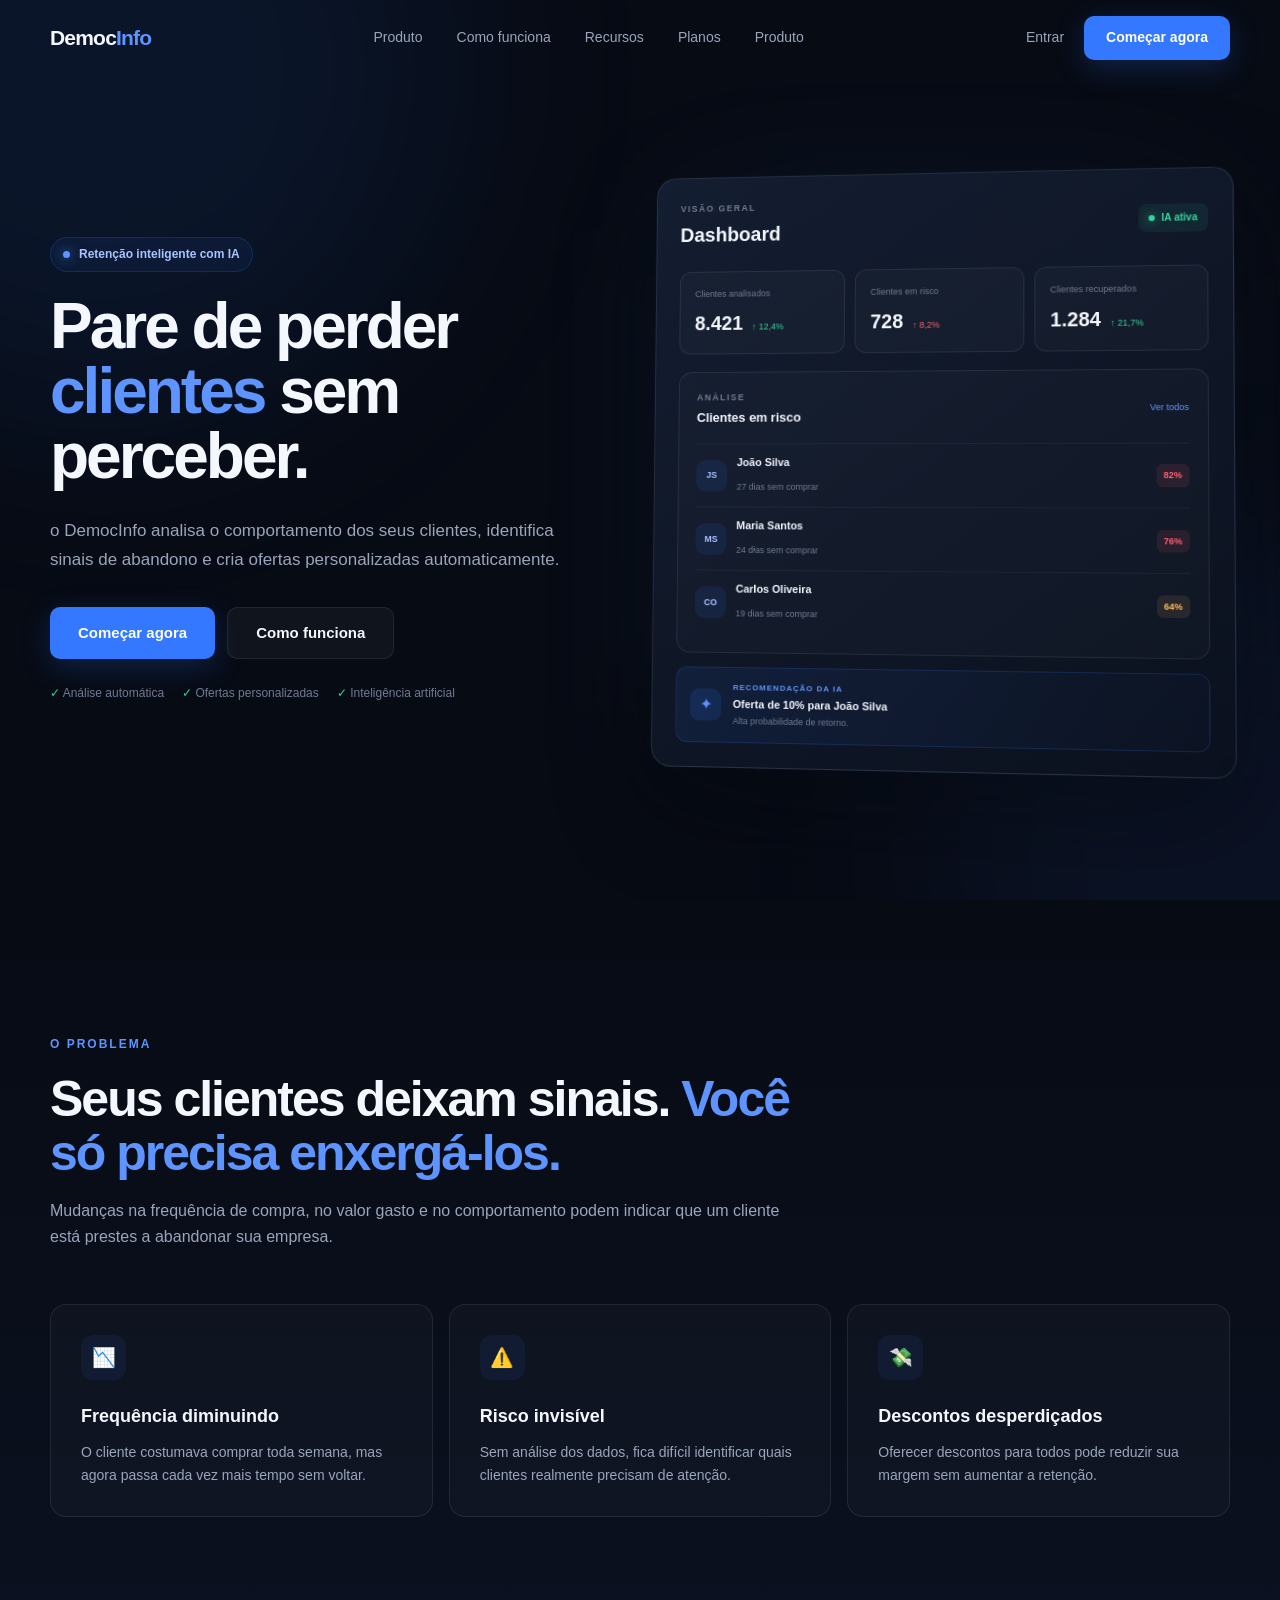
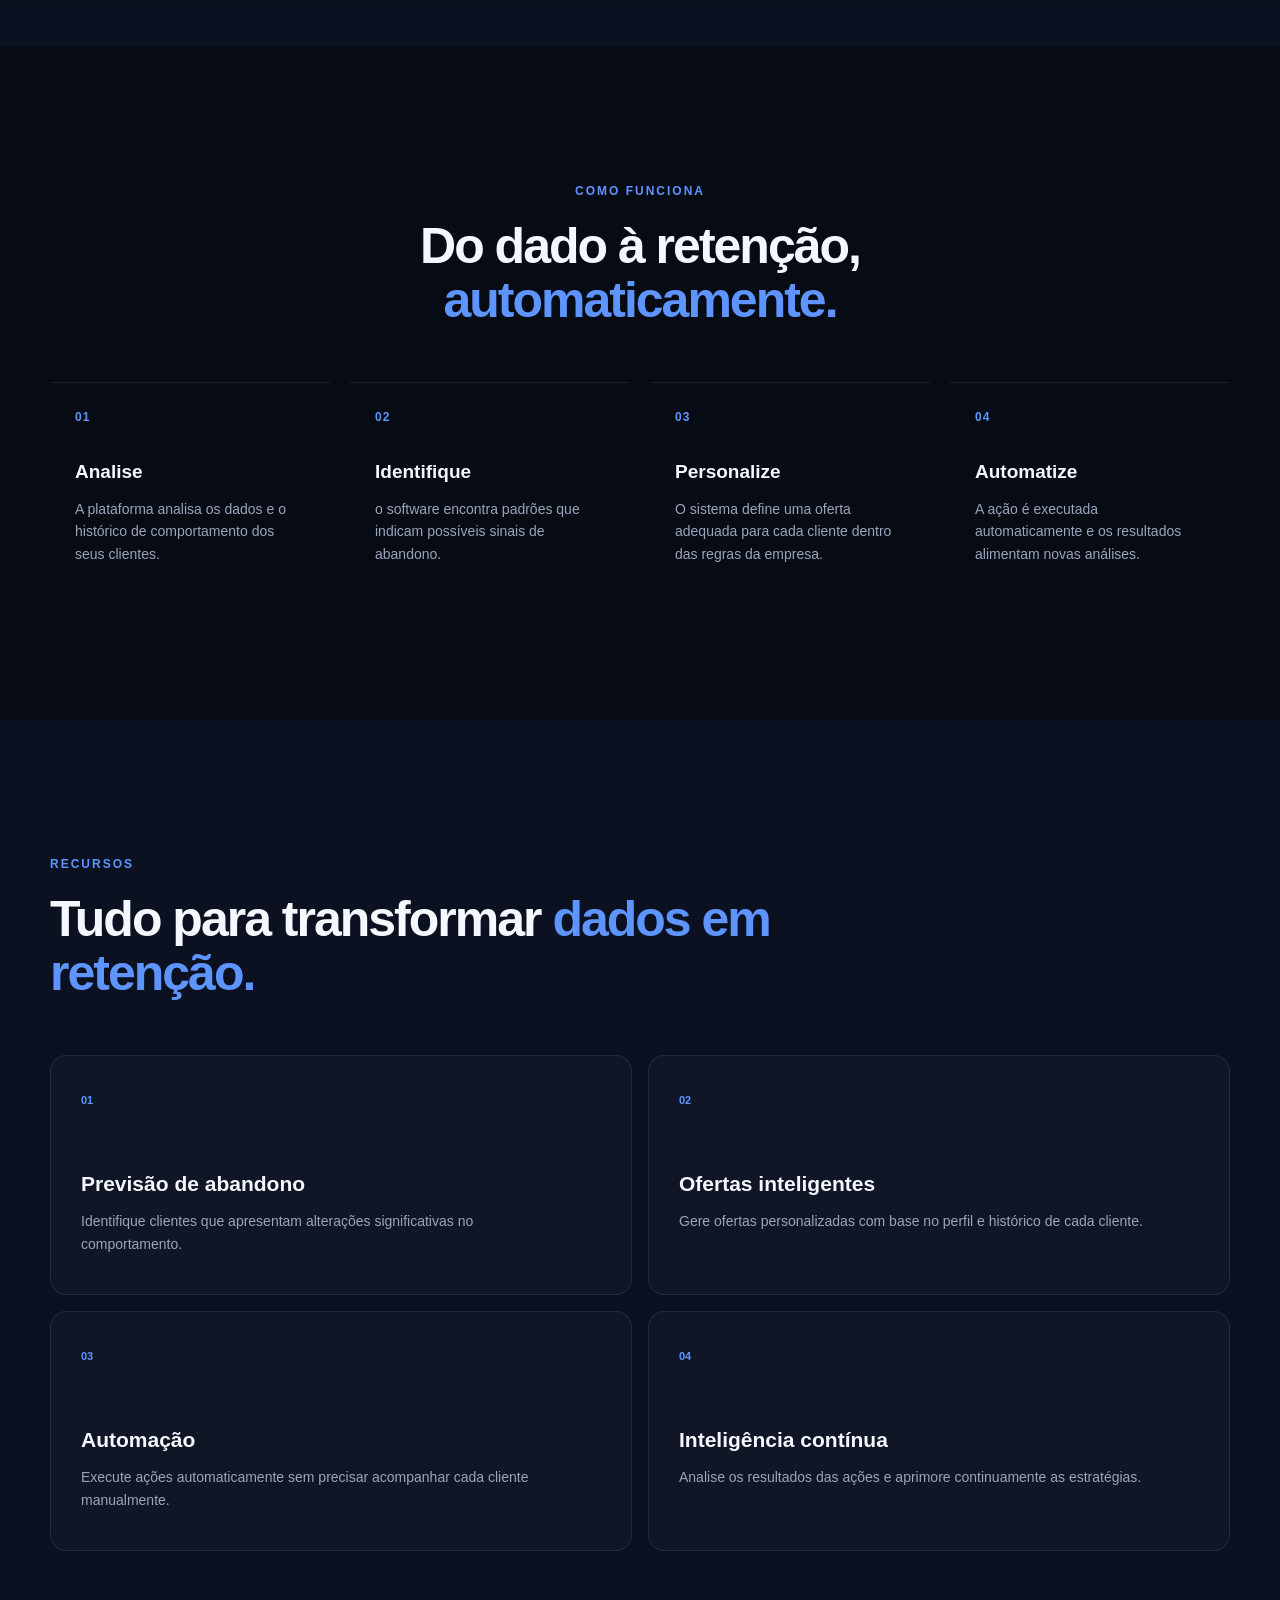
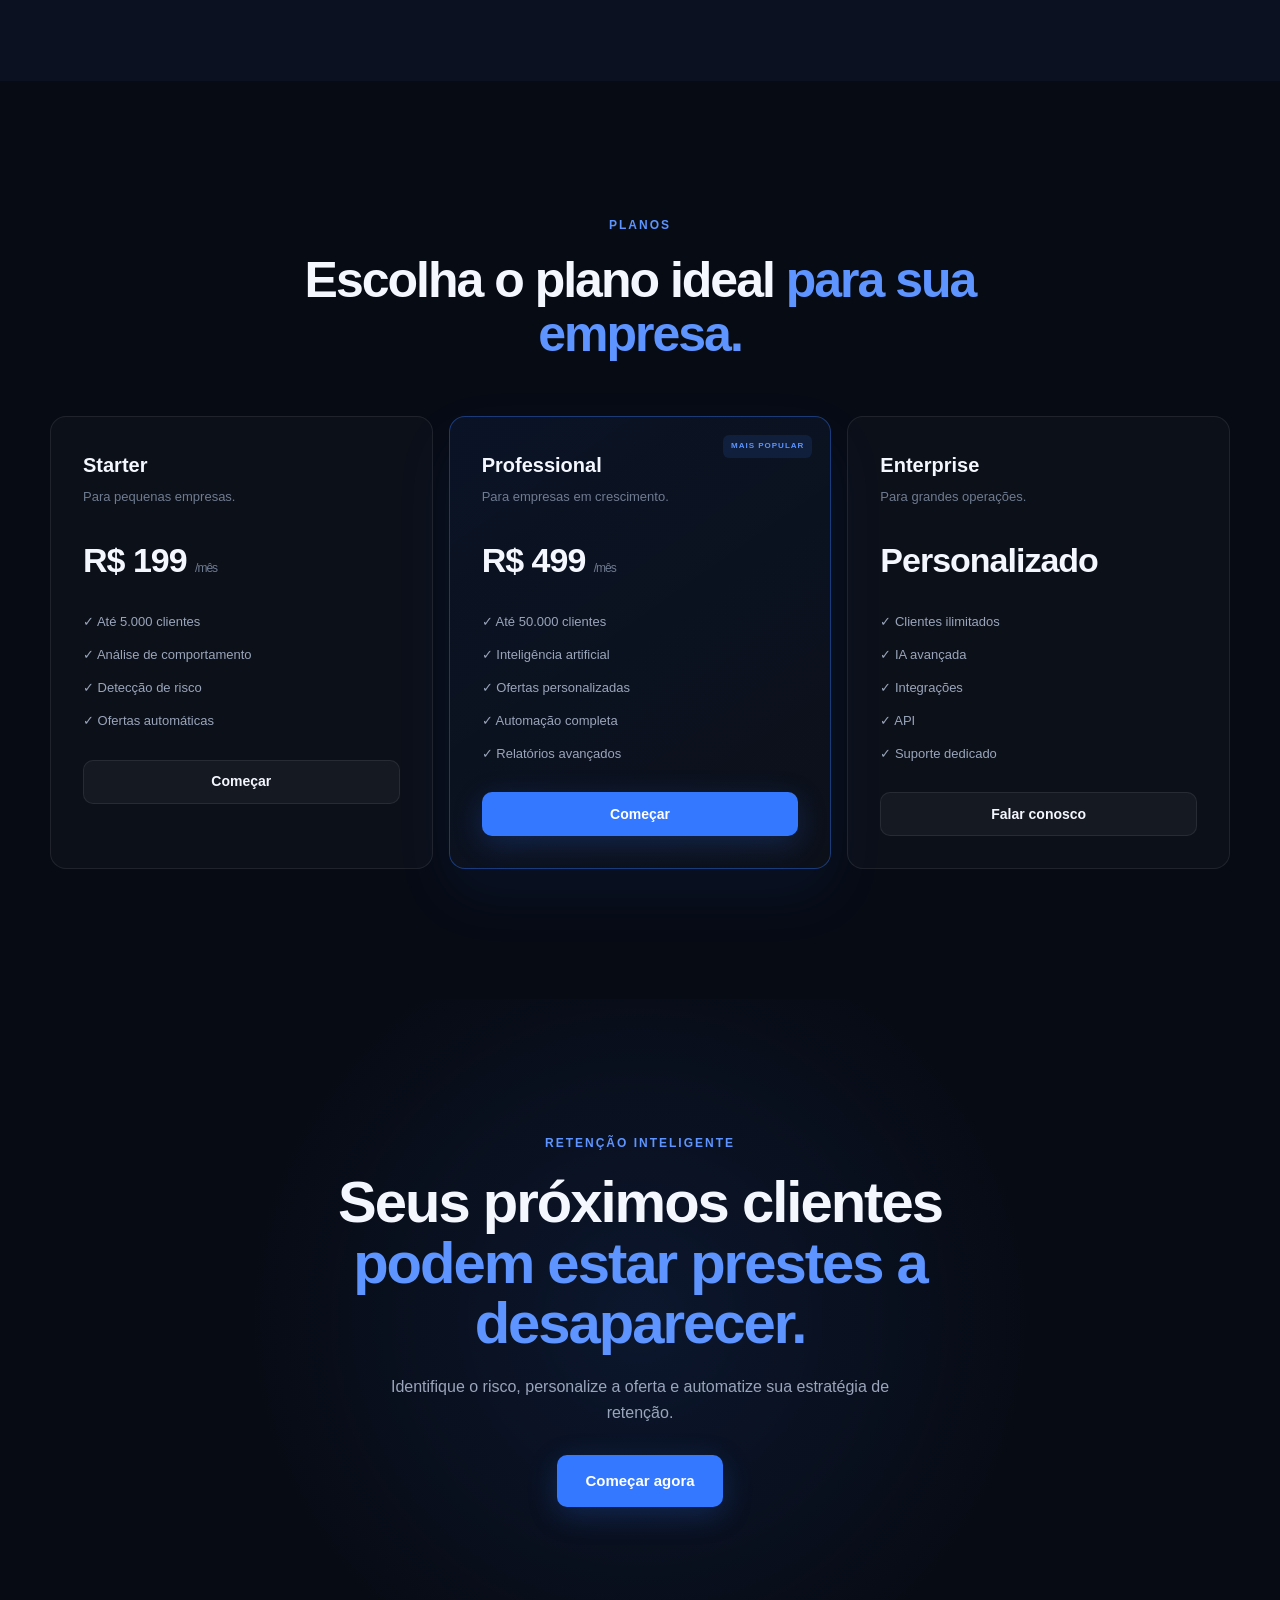
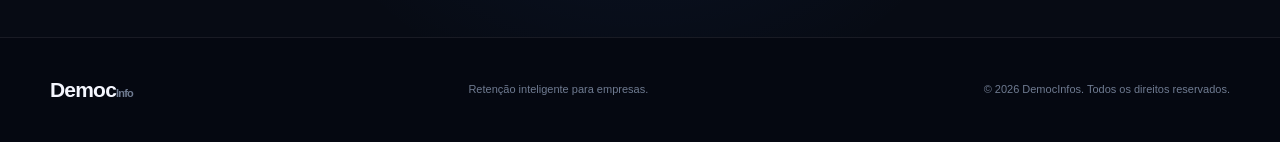
==== FrontEnd/index.html @ db24b65f "ReadMe v1 + FrontEnd file." ====
<!DOCTYPE html>
<html lang="pt-BR">
<head>
    <meta charset="UTF-8">
    <meta name="viewport" content="width=device-width, initial-scale=1.0">

    <title>RetainAI | Retenção inteligente de clientes</title>

    <meta
        name="description"
        content="Use inteligência artificial para identificar clientes em risco e automatizar ofertas personalizadas."
    >

    <link rel="stylesheet" href="style.css">
</head>

<body>

    <!-- NAVBAR -->

    <header class="navbar">

        <div class="container navbar-content">

            <a href="#" class="logo">
                Democ<span>Info</span>
            </a>

            <nav class="nav-links">
                <a href="#produto">Produto</a>
                <a href="#como-funciona">Como funciona</a>
                <a href="#recursos">Recursos</a>
                <a href="#planos">Planos</a>
                <a href="produto.html">Produto</a>
            </nav>

            <div class="nav-actions">
                <a href="login.html" class="login-link">Entrar</a>
                <a href="#planos" class="btn btn-primary">
                    Começar agora
                </a>
            </div>

        </div>

    </header>


    <main>

        <!-- HERO -->

        <section class="hero" id="produto">

            <div class="container hero-content">

                <div class="hero-text">

                    <div class="badge">
                        <span class="badge-dot"></span>
                        Retenção inteligente com IA
                    </div>

                    <h1>
                        Pare de perder
                        <span>clientes</span>
                        sem perceber.
                    </h1>

                    <p>
                        o DemocInfo analisa o comportamento dos seus clientes,
                        identifica sinais de abandono e cria ofertas
                        personalizadas automaticamente.
                    </p>

                    <div class="hero-buttons">

                        <a href="#planos" class="btn btn-primary btn-large">
                            Começar agora
                        </a>

                        <a href="#como-funciona" class="btn btn-secondary btn-large">
                            Como funciona
                        </a>

                    </div>

                    <div class="hero-info">
                        <span>✓ Análise automática</span>
                        <span>✓ Ofertas personalizadas</span>
                        <span>✓ Inteligência artificial</span>
                    </div>

                </div>


                <!-- MOCKUP DO SISTEMA -->

                <div class="dashboard-wrapper">

                    <div class="dashboard-glow"></div>

                    <div class="dashboard">

                        <div class="dashboard-header">

                            <div>
                                <span class="dashboard-label">
                                    VISÃO GERAL
                                </span>

                                <h3>
                                    Dashboard
                                </h3>
                            </div>

                            <div class="dashboard-status">
                                <span></span>
                                IA ativa
                            </div>

                        </div>


                        <div class="stats-grid">

                            <div class="stat-card">

                                <span class="stat-title">
                                    Clientes analisados
                                </span>

                                <strong>
                                    8.421
                                </strong>

                                <small class="positive">
                                    ↑ 12,4%
                                </small>

                            </div>


                            <div class="stat-card">

                                <span class="stat-title">
                                    Clientes em risco
                                </span>

                                <strong>
                                    728
                                </strong>

                                <small class="negative">
                                    ↑ 8,2%
                                </small>

                            </div>


                            <div class="stat-card">

                                <span class="stat-title">
                                    Clientes recuperados
                                </span>

                                <strong>
                                    1.284
                                </strong>

                                <small class="positive">
                                    ↑ 21,7%
                                </small>

                            </div>

                        </div>


                        <div class="risk-section">

                            <div class="section-header">

                                <div>
                                    <span class="dashboard-label">
                                        ANÁLISE
                                    </span>

                                    <h4>
                                        Clientes em risco
                                    </h4>
                                </div>

                                <span class="view-all">
                                    Ver todos
                                </span>

                            </div>


                            <div class="customer">

                                <div class="customer-avatar">
                                    JS
                                </div>

                                <div class="customer-info">
                                    <strong>João Silva</strong>
                                    <span>27 dias sem comprar</span>
                                </div>

                                <div class="risk high">
                                    82%
                                </div>

                            </div>


                            <div class="customer">

                                <div class="customer-avatar">
                                    MS
                                </div>

                                <div class="customer-info">
                                    <strong>Maria Santos</strong>
                                    <span>24 dias sem comprar</span>
                                </div>

                                <div class="risk high">
                                    76%
                                </div>

                            </div>


                            <div class="customer">

                                <div class="customer-avatar">
                                    CO
                                </div>

                                <div class="customer-info">
                                    <strong>Carlos Oliveira</strong>
                                    <span>19 dias sem comprar</span>
                                </div>

                                <div class="risk medium">
                                    64%
                                </div>

                            </div>

                        </div>


                        <div class="ai-card">

                            <div class="ai-icon">
                                ✦
                            </div>

                            <div>
                                <span>
                                    RECOMENDAÇÃO DA IA
                                </span>

                                <strong>
                                    Oferta de 10% para João Silva
                                </strong>

                                <p>
                                    Alta probabilidade de retorno.
                                </p>
                            </div>

                        </div>

                    </div>

                </div>

            </div>

        </section>


        <!-- PROBLEMA -->

        <section class="problem">

            <div class="container">

                <div class="section-title">

                    <span class="eyebrow">
                        O problema
                    </span>

                    <h2>
                        Seus clientes deixam sinais.
                        <span>Você só precisa enxergá-los.</span>
                    </h2>

                    <p>
                        Mudanças na frequência de compra, no valor gasto e
                        no comportamento podem indicar que um cliente está
                        prestes a abandonar sua empresa.
                    </p>

                </div>


                <div class="problem-grid">

                    <div class="problem-card">
                        <div class="problem-icon">📉</div>

                        <h3>
                            Frequência diminuindo
                        </h3>

                        <p>
                            O cliente costumava comprar toda semana,
                            mas agora passa cada vez mais tempo sem voltar.
                        </p>
                    </div>


                    <div class="problem-card">
                        <div class="problem-icon">⚠️</div>

                        <h3>
                            Risco invisível
                        </h3>

                        <p>
                            Sem análise dos dados, fica difícil identificar
                            quais clientes realmente precisam de atenção.
                        </p>
                    </div>


                    <div class="problem-card">
                        <div class="problem-icon">💸</div>

                        <h3>
                            Descontos desperdiçados
                        </h3>

                        <p>
                            Oferecer descontos para todos pode reduzir sua
                            margem sem aumentar a retenção.
                        </p>
                    </div>

                </div>

            </div>

        </section>


        <!--  FUNCIONA -->

        <section class="how-it-works" id="como-funciona">

            <div class="container">

                <div class="section-title center">

                    <span class="eyebrow">
                        Como funciona
                    </span>

                    <h2>
                        Do dado à retenção,
                        <span>automaticamente.</span>
                    </h2>

                </div>


                <div class="steps">

                    <div class="step">

                        <div class="step-number">
                            01
                        </div>

                        <h3>
                            Analise
                        </h3>

                        <p>
                            A plataforma analisa os dados e o histórico
                            de comportamento dos seus clientes.
                        </p>

                    </div>


                    <div class="step">

                        <div class="step-number">
                            02
                        </div>

                        <h3>
                            Identifique
                        </h3>

                        <p>
                            o software encontra padrões que indicam possíveis
                            sinais de abandono.
                        </p>

                    </div>


                    <div class="step">

                        <div class="step-number">
                            03
                        </div>

                        <h3>
                            Personalize
                        </h3>

                        <p>
                            O sistema define uma oferta adequada para
                            cada cliente dentro das regras da empresa.
                        </p>

                    </div>


                    <div class="step">

                        <div class="step-number">
                            04
                        </div>

                        <h3>
                            Automatize
                        </h3>

                        <p>
                            A ação é executada automaticamente e os
                            resultados alimentam novas análises.
                        </p>

                    </div>

                </div>

            </div>

        </section>


        <!-- RECURSOS -->

        <section class="features" id="recursos">

            <div class="container">

                <div class="section-title">

                    <span class="eyebrow">
                        Recursos
                    </span>

                    <h2>
                        Tudo para transformar
                        <span>dados em retenção.</span>
                    </h2>

                </div>


                <div class="features-grid">

                    <div class="feature-card large">

                        <span class="feature-number">
                            01
                        </span>

                        <h3>
                            Previsão de abandono
                        </h3>

                        <p>
                            Identifique clientes que apresentam alterações
                            significativas no comportamento.
                        </p>

                    </div>


                    <div class="feature-card">

                        <span class="feature-number">
                            02
                        </span>

                        <h3>
                            Ofertas inteligentes
                        </h3>

                        <p>
                            Gere ofertas personalizadas com base no perfil
                            e histórico de cada cliente.
                        </p>

                    </div>


                    <div class="feature-card">

                        <span class="feature-number">
                            03
                        </span>

                        <h3>
                            Automação
                        </h3>

                        <p>
                            Execute ações automaticamente sem precisar
                            acompanhar cada cliente manualmente.
                        </p>

                    </div>


                    <div class="feature-card">

                        <span class="feature-number">
                            04
                        </span>

                        <h3>
                            Inteligência contínua
                        </h3>

                        <p>
                            Analise os resultados das ações e aprimore
                            continuamente as estratégias.
                        </p>

                    </div>

                </div>

            </div>

        </section>


        <!-- PLANOS -->

        <section class="pricing" id="planos">

            <div class="container">

                <div class="section-title center">

                    <span class="eyebrow">
                        Planos
                    </span>

                    <h2>
                        Escolha o plano ideal
                        <span>para sua empresa.</span>
                    </h2>

                </div>


                <div class="pricing-grid">

                    <div class="pricing-card">

                        <h3>
                            Starter
                        </h3>

                        <p>
                            Para pequenas empresas.
                        </p>

                        <div class="price">
                            R$ 199
                            <span>/mês</span>
                        </div>

                        <ul>
                            <li>✓ Até 5.000 clientes</li>
                            <li>✓ Análise de comportamento</li>
                            <li>✓ Detecção de risco</li>
                            <li>✓ Ofertas automáticas</li>
                        </ul>

                        <a href="#" class="btn btn-secondary full">
                            Começar
                        </a>

                    </div>


                    <div class="pricing-card featured">

                        <div class="popular">
                            MAIS POPULAR
                        </div>

                        <h3>
                            Professional
                        </h3>

                        <p>
                            Para empresas em crescimento.
                        </p>

                        <div class="price">
                            R$ 499
                            <span>/mês</span>
                        </div>

                        <ul>
                            <li>✓ Até 50.000 clientes</li>
                            <li>✓ Inteligência artificial</li>
                            <li>✓ Ofertas personalizadas</li>
                            <li>✓ Automação completa</li>
                            <li>✓ Relatórios avançados</li>
                        </ul>

                        <a href="#" class="btn btn-primary full">
                            Começar
                        </a>

                    </div>


                    <div class="pricing-card">

                        <h3>
                            Enterprise
                        </h3>

                        <p>
                            Para grandes operações.
                        </p>

                        <div class="price">
                            Personalizado
                        </div>

                        <ul>
                            <li>✓ Clientes ilimitados</li>
                            <li>✓ IA avançada</li>
                            <li>✓ Integrações</li>
                            <li>✓ API</li>
                            <li>✓ Suporte dedicado</li>
                        </ul>

                        <a href="#" class="btn btn-secondary full">
                            Falar conosco
                        </a>

                    </div>

                </div>

            </div>

        </section>


        <!-- CTA -->

        <section class="cta">

            <div class="container cta-content">

                <span class="eyebrow">
                    RETENÇÃO INTELIGENTE
                </span>

                <h2>
                    Seus próximos clientes
                    <span>podem estar prestes a desaparecer.</span>
                </h2>

                <p>
                    Identifique o risco, personalize a oferta e automatize
                    sua estratégia de retenção.
                </p>

                <a href="#planos" class="btn btn-primary btn-large">
                    Começar agora
                </a>

            </div>

        </section>

    </main>


    <!-- FOOTER -->

    <footer class="footer">

        <div class="container footer-content">

            <div class="logo">
                Democ<span>Info</span>
            </div>

            <p>
                Retenção inteligente para empresas.
            </p>

            <span>
                © 2026 DemocInfos. Todos os direitos reservados.
            </span>

        </div>

    </footer>

    <script src="script.js"></script>

</body>
</html>
---- FrontEnd/style.css ----
/* RESET */

* {
    margin: 0;
    padding: 0;
    box-sizing: border-box;
}

html {
    scroll-behavior: smooth;
}

body {
    font-family: Inter, Arial, Helvetica, sans-serif;
    background: #070b14;
    color: #f5f7ff;
    line-height: 1.6;
    overflow-x: hidden;
}

a {
    color: inherit;
    text-decoration: none;
}

button,
a {
    -webkit-tap-highlight-color: transparent;
}


/* VARIÁVEIS */

:root {
    --background: #070b14;
    --background-light: #0b1120;
    --card: #0d1424;
    --card-light: #111a2d;

    --border: rgba(255, 255, 255, 0.08);

    --text: #f5f7ff;
    --text-secondary: #9aa5bb;
    --text-muted: #6f7b91;

    --primary: #3478ff;
    --primary-light: #5d94ff;

    --success: #35d69b;
    --danger: #ff5f6d;
    --warning: #ffbf5f;

    --radius: 16px;
    --container: 1180px;
}


/*  UTILITÁRIOS */

.container {
    width: min(var(--container), calc(100% - 40px));
    margin: 0 auto;
}

.center {
    text-align: center;
}

.eyebrow {
    display: inline-block;
    margin-bottom: 18px;
    color: var(--primary-light);
    font-size: 12px;
    font-weight: 700;
    letter-spacing: 2px;
    text-transform: uppercase;
}


/* BOTÕES */

.btn {
    display: inline-flex;
    align-items: center;
    justify-content: center;
    min-height: 44px;
    padding: 0 22px;
    border-radius: 10px;
    font-size: 14px;
    font-weight: 600;

    transition:
        transform 0.25s ease,
        background 0.25s ease,
        border-color 0.25s ease,
        box-shadow 0.25s ease;
}

.btn:hover {
    transform: translateY(-2px);
}

.btn-primary {
    background: var(--primary);
    color: white;

    box-shadow:
        0 8px 30px rgba(52, 120, 255, 0.22);
}

.btn-primary:hover {
    background: var(--primary-light);

    box-shadow:
        0 12px 35px rgba(52, 120, 255, 0.32);
}

.btn-secondary {
    background: rgba(255, 255, 255, 0.04);
    border: 1px solid var(--border);
    color: var(--text);
}

.btn-secondary:hover {
    background: rgba(255, 255, 255, 0.08);
    border-color: rgba(255, 255, 255, 0.14);
}

.btn-large {
    min-height: 52px;
    padding: 0 28px;
    font-size: 15px;
}

.full {
    width: 100%;
}


/* NAVBAR */

.navbar {
    position: fixed;
    top: 0;
    left: 0;

    width: 100%;
    height: 76px;

    z-index: 1000;

    border-bottom: 1px solid transparent;

    transition:
        background 0.3s ease,
        border-color 0.3s ease,
        backdrop-filter 0.3s ease;
}

.navbar.scrolled {
    background: rgba(7, 11, 20, 0.82);
    border-color: var(--border);
    backdrop-filter: blur(18px);
}

.navbar-content {
    height: 100%;

    display: flex;
    align-items: center;
    justify-content: space-between;
}

.logo {
    font-size: 21px;
    font-weight: 800;
    letter-spacing: -0.8px;
}

.logo span {
    color: var(--primary-light);
}

.nav-links {
    display: flex;
    align-items: center;

    gap: 34px;

    color: var(--text-secondary);
    font-size: 14px;
}

.nav-links a {
    transition: color 0.2s ease;
}

.nav-links a:hover {
    color: var(--text);
}

.nav-actions {
    display: flex;
    align-items: center;
    gap: 20px;
}

.login-link {
    color: var(--text-secondary);
    font-size: 14px;

    transition: color 0.2s ease;
}

.login-link:hover {
    color: white;
}


/* HERO */

.hero {
    position: relative;

    min-height: 100vh;

    padding-top: 150px;
    padding-bottom: 110px;

    display: flex;
    align-items: center;

    overflow: hidden;
}

.hero::before {
    content: "";

    position: absolute;

    width: 700px;
    height: 700px;

    top: -280px;
    left: -250px;

    background: rgba(52, 120, 255, 0.09);

    border-radius: 50%;

    filter: blur(100px);

    pointer-events: none;
}

.hero::after {
    content: "";

    position: absolute;

    width: 600px;
    height: 600px;

    right: -250px;
    bottom: -250px;

    background: rgba(80, 110, 255, 0.07);

    border-radius: 50%;

    filter: blur(100px);

    pointer-events: none;
}

.hero-content {
    position: relative;
    z-index: 2;

    display: grid;

    grid-template-columns: 0.95fr 1.05fr;

    align-items: center;

    gap: 70px;
}

.badge {
    display: inline-flex;
    align-items: center;

    gap: 9px;

    padding: 7px 12px;
    margin-bottom: 22px;

    border: 1px solid rgba(52, 120, 255, 0.2);
    border-radius: 100px;

    background: rgba(52, 120, 255, 0.07);

    color: #a8c4ff;

    font-size: 12px;
    font-weight: 600;
}

.badge-dot {
    width: 7px;
    height: 7px;

    border-radius: 50%;

    background: var(--primary-light);

    box-shadow:
        0 0 12px rgba(93, 148, 255, 0.8);
}

.hero h1 {
    max-width: 650px;

    font-size: clamp(46px, 5vw, 72px);

    line-height: 1.02;

    letter-spacing: -3px;

    margin-bottom: 26px;
}

.hero h1 span {
    color: var(--primary-light);
}

.hero-text > p {
    max-width: 590px;

    margin-bottom: 32px;

    color: var(--text-secondary);

    font-size: 17px;
    line-height: 1.75;
}

.hero-buttons {
    display: flex;
    align-items: center;

    gap: 12px;

    margin-bottom: 25px;
}

.hero-info {
    display: flex;
    flex-wrap: wrap;

    gap: 18px;

    color: var(--text-muted);

    font-size: 12px;
}

.hero-info span::first-letter {
    color: var(--success);
}


/* DASHBOARD MOCKUP */

.dashboard-wrapper {
    position: relative;
    perspective: 1200px;
}

.dashboard-glow {
    position: absolute;

    inset: 10%;

    background: rgba(52, 120, 255, 0.2);

    filter: blur(70px);

    z-index: -1;
}

.dashboard {
    position: relative;

    padding: 24px;

    border: 1px solid rgba(255, 255, 255, 0.1);
    border-radius: 20px;

    background:
        linear-gradient(
            145deg,
            rgba(19, 29, 49, 0.98),
            rgba(10, 16, 29, 0.98)
        );

    box-shadow:
        0 35px 100px rgba(0, 0, 0, 0.45),
        0 0 0 1px rgba(52, 120, 255, 0.04);

    transform: rotateY(-5deg) rotateX(2deg);

    transition: transform 0.5s ease;
}

.dashboard:hover {
    transform: rotateY(0) rotateX(0);
}

.dashboard-header {
    display: flex;
    justify-content: space-between;
    align-items: center;

    margin-bottom: 22px;
}

.dashboard-label {
    display: block;

    margin-bottom: 4px;

    color: var(--text-muted);

    font-size: 9px;
    font-weight: 700;

    letter-spacing: 1.5px;
}

.dashboard-header h3 {
    font-size: 20px;
}

.dashboard-status {
    display: flex;
    align-items: center;

    gap: 7px;

    padding: 6px 10px;

    border-radius: 8px;

    background: rgba(53, 214, 155, 0.08);

    color: var(--success);

    font-size: 10px;
    font-weight: 600;
}

.dashboard-status span {
    width: 6px;
    height: 6px;

    border-radius: 50%;

    background: var(--success);

    box-shadow:
        0 0 10px rgba(53, 214, 155, 0.7);
}


/* STATS */

.stats-grid {
    display: grid;

    grid-template-columns: repeat(3, 1fr);

    gap: 10px;

    margin-bottom: 18px;
}

.stat-card {
    padding: 15px;

    border: 1px solid var(--border);
    border-radius: 12px;

    background: rgba(255, 255, 255, 0.025);
}

.stat-title {
    display: block;

    margin-bottom: 6px;

    color: var(--text-muted);

    font-size: 9px;
}

.stat-card strong {
    display: inline-block;

    margin-right: 5px;

    font-size: 20px;
}

.stat-card small {
    font-size: 9px;
}

.positive {
    color: var(--success);
}

.negative {
    color: var(--danger);
}


/* RISK SECTION */

.risk-section {
    padding: 18px;

    border: 1px solid var(--border);
    border-radius: 14px;

    background: rgba(255, 255, 255, 0.02);
}

.section-header {
    display: flex;
    align-items: center;
    justify-content: space-between;

    margin-bottom: 15px;
}

.section-header h4 {
    font-size: 13px;
}

.view-all {
    color: var(--primary-light);
    font-size: 9px;
}

.customer {
    display: flex;
    align-items: center;

    padding: 10px 0;

    border-top: 1px solid rgba(255, 255, 255, 0.05);
}

.customer-avatar {
    width: 32px;
    height: 32px;

    margin-right: 10px;

    display: flex;
    align-items: center;
    justify-content: center;

    border-radius: 9px;

    background: rgba(52, 120, 255, 0.1);

    color: #a8c4ff;

    font-size: 9px;
    font-weight: 700;
}

.customer-info {
    flex: 1;
}

.customer-info strong {
    display: block;
    font-size: 11px;
}

.customer-info span {
    color: var(--text-muted);
    font-size: 9px;
}

.risk {
    padding: 4px 7px;

    border-radius: 6px;

    font-size: 9px;
    font-weight: 700;
}

.risk.high {
    background: rgba(255, 95, 109, 0.1);
    color: var(--danger);
}

.risk.medium {
    background: rgba(255, 191, 95, 0.1);
    color: var(--warning);
}


/* AI CARD */

.ai-card {
    display: flex;
    align-items: center;

    gap: 12px;

    margin-top: 14px;
    padding: 14px;

    border: 1px solid rgba(52, 120, 255, 0.18);
    border-radius: 12px;

    background:
        linear-gradient(
            100deg,
            rgba(52, 120, 255, 0.09),
            rgba(52, 120, 255, 0.025)
        );
}

.ai-icon {
    width: 32px;
    height: 32px;

    display: flex;
    align-items: center;
    justify-content: center;

    flex-shrink: 0;

    border-radius: 9px;

    background: rgba(52, 120, 255, 0.14);

    color: var(--primary-light);

    font-size: 16px;
}

.ai-card span {
    display: block;

    margin-bottom: 2px;

    color: var(--primary-light);

    font-size: 8px;
    font-weight: 700;

    letter-spacing: 1px;
}

.ai-card strong {
    display: block;
    font-size: 11px;
}

.ai-card p {
    color: var(--text-muted);
    font-size: 9px;
}


/* SECTION TITLES */

.section-title {
    max-width: 760px;

    margin-bottom: 55px;
}

.section-title.center {
    margin-left: auto;
    margin-right: auto;
}

.section-title h2 {
    margin-bottom: 18px;

    font-size: clamp(34px, 4vw, 50px);

    line-height: 1.08;

    letter-spacing: -2px;
}

.section-title h2 span {
    color: var(--primary-light);
}

.section-title p {
    color: var(--text-secondary);
    font-size: 16px;
}


/* PROBLEM */

.problem {
    padding: 130px 0;

    background:
        linear-gradient(
            180deg,
            var(--background),
            var(--background-light)
        );
}

.problem-grid {
    display: grid;

    grid-template-columns: repeat(3, 1fr);

    gap: 16px;
}

.problem-card {
    padding: 30px;

    border: 1px solid var(--border);
    border-radius: var(--radius);

    background: rgba(255, 255, 255, 0.025);

    transition:
        transform 0.3s ease,
        border-color 0.3s ease,
        background 0.3s ease;
}

.problem-card:hover {
    transform: translateY(-5px);

    border-color: rgba(52, 120, 255, 0.25);

    background: rgba(255, 255, 255, 0.04);
}

.problem-icon {
    width: 45px;
    height: 45px;

    display: flex;
    align-items: center;
    justify-content: center;

    margin-bottom: 22px;

    border-radius: 12px;

    background: rgba(52, 120, 255, 0.08);

    font-size: 19px;
}

.problem-card h3 {
    margin-bottom: 10px;
    font-size: 18px;
}

.problem-card p {
    color: var(--text-secondary);
    font-size: 14px;
}


/* COMO FUNCIONA */

.how-it-works {
    padding: 130px 0;
}

.steps {
    display: grid;

    grid-template-columns: repeat(4, 1fr);

    gap: 20px;
}

.step {
    position: relative;

    padding: 25px;

    border-top: 1px solid var(--border);
}

.step-number {
    margin-bottom: 30px;

    color: var(--primary-light);

    font-size: 12px;
    font-weight: 700;

    letter-spacing: 1px;
}

.step h3 {
    margin-bottom: 10px;
    font-size: 19px;
}

.step p {
    color: var(--text-secondary);
    font-size: 14px;
}


/* FEATURES */

.features {
    padding: 130px 0;

    background: var(--background-light);
}

.features-grid {
    display: grid;

    grid-template-columns: repeat(2, 1fr);

    gap: 16px;
}

.feature-card {
    min-height: 240px;

    padding: 30px;

    border: 1px solid var(--border);
    border-radius: var(--radius);

    background: rgba(255, 255, 255, 0.025);

    transition:
        transform 0.3s ease,
        border-color 0.3s ease;
}

.feature-card:hover {
    transform: translateY(-5px);

    border-color: rgba(52, 120, 255, 0.25);
}

.feature-number {
    color: var(--primary-light);

    font-size: 11px;
    font-weight: 700;
}

.feature-card h3 {
    margin-top: 55px;
    margin-bottom: 10px;

    font-size: 21px;
}

.feature-card p {
    max-width: 470px;

    color: var(--text-secondary);

    font-size: 14px;
}


/* PRICING */

.pricing {
    padding: 130px 0;
}

.pricing-grid {
    display: grid;

    grid-template-columns: repeat(3, 1fr);

    gap: 16px;

    align-items: stretch;
}

.pricing-card {
    position: relative;

    padding: 32px;

    border: 1px solid var(--border);
    border-radius: var(--radius);

    background: rgba(255, 255, 255, 0.025);
}

.pricing-card.featured {
    border-color: rgba(52, 120, 255, 0.4);

    background:
        linear-gradient(
            145deg,
            rgba(52, 120, 255, 0.08),
            rgba(255, 255, 255, 0.025)
        );

    box-shadow:
        0 25px 60px rgba(52, 120, 255, 0.08);
}

.popular {
    position: absolute;

    top: 18px;
    right: 18px;

    padding: 5px 8px;

    border-radius: 6px;

    background: rgba(52, 120, 255, 0.12);

    color: var(--primary-light);

    font-size: 8px;
    font-weight: 700;

    letter-spacing: 1px;
}

.pricing-card h3 {
    margin-bottom: 6px;
    font-size: 20px;
}

.pricing-card > p {
    color: var(--text-muted);
    font-size: 13px;
}

.price {
    margin: 25px 0;

    font-size: 34px;
    font-weight: 800;

    letter-spacing: -1px;
}

.price span {
    color: var(--text-muted);

    font-size: 12px;
    font-weight: 400;
}

.pricing-card ul {
    display: flex;
    flex-direction: column;

    gap: 12px;

    margin-bottom: 28px;

    list-style: none;

    color: var(--text-secondary);

    font-size: 13px;
}


/* CTA */

.cta {
    padding: 130px 0;

    background:
        radial-gradient(
            circle at center,
            rgba(52, 120, 255, 0.11),
            transparent 55%
        );
}

.cta-content {
    max-width: 780px;

    text-align: center;
}

.cta h2 {
    margin-bottom: 20px;

    font-size: clamp(36px, 5vw, 58px);

    line-height: 1.05;

    letter-spacing: -2px;
}

.cta h2 span {
    color: var(--primary-light);
}

.cta p {
    max-width: 560px;

    margin: 0 auto 30px;

    color: var(--text-secondary);

    font-size: 16px;
}


/* FOOTER */

.footer {
    padding: 35px 0;

    border-top: 1px solid var(--border);

    background: #050811;
}

.footer-content {
    display: flex;
    align-items: center;
    justify-content: space-between;

    gap: 20px;
}

.footer p,
.footer span {
    color: var(--text-muted);
    font-size: 11px;
}


/* ANIMAÇÕES */

@keyframes fadeUp {
    from {
        opacity: 0;
        transform: translateY(25px);
    }

    to {
        opacity: 1;
        transform: translateY(0);
    }
}

.hero-text {
    animation: fadeUp 0.8s ease both;
}

.dashboard-wrapper {
    animation: fadeUp 0.8s ease 0.15s both;
}


/* ANIMAÇÃO DAS SEÇÕES */

.problem-card,
.step,
.feature-card,
.pricing-card {
    transition:
        opacity 0.6s ease,
        transform 0.6s ease,
        border-color 0.3s ease,
        background 0.3s ease;
}

.problem-card.hidden,
.step.hidden,
.feature-card.hidden,
.pricing-card.hidden {
    opacity: 0;
    transform: translateY(30px);
}

.problem-card.visible,
.step.visible,
.feature-card.visible,
.pricing-card.visible {
    opacity: 1;
    transform: translateY(0);
}


/* PÁGINA DE PRODUTO */

.product-hero {
    position: relative;

    min-height: 70vh;

    padding-top: 170px;
    padding-bottom: 100px;

    display: flex;
    align-items: center;

    overflow: hidden;
}

.product-hero::before {
    content: "";

    position: absolute;

    width: 650px;
    height: 650px;

    top: -250px;
    right: -150px;

    border-radius: 50%;

    background: rgba(52, 120, 255, 0.1);

    filter: blur(100px);

    pointer-events: none;
}

.product-hero-content {
    position: relative;
    z-index: 1;
}

.product-hero-text {
    max-width: 850px;
}

.product-hero h1 {
    margin-bottom: 25px;

    font-size: clamp(48px, 6vw, 76px);

    line-height: 1.02;

    letter-spacing: -3px;
}

.product-hero h1 span {
    color: var(--primary-light);
}

.product-hero p {
    max-width: 700px;

    margin-bottom: 32px;

    color: var(--text-secondary);

    font-size: 18px;
    line-height: 1.7;
}


/* PRODUCT OVERVIEW */

.product-overview {
    padding: 130px 0;

    background: var(--background-light);
}

.product-flow {
    display: flex;
    align-items: stretch;

    gap: 12px;
}

.flow-card {
    flex: 1;

    padding: 25px;

    border: 1px solid var(--border);
    border-radius: var(--radius);

    background: rgba(255, 255, 255, 0.025);

    transition:
        transform 0.3s ease,
        border-color 0.3s ease;
}

.flow-card:hover {
    transform: translateY(-5px);

    border-color: rgba(52, 120, 255, 0.25);
}

.flow-number {
    color: var(--primary-light);

    font-size: 11px;
    font-weight: 700;
}

.flow-icon {
    width: 45px;
    height: 45px;

    display: flex;
    align-items: center;
    justify-content: center;

    margin: 30px 0 20px;

    border-radius: 12px;

    background: rgba(52, 120, 255, 0.1);

    color: var(--primary-light);

    font-size: 18px;
}

.flow-card h3 {
    margin-bottom: 9px;
    font-size: 18px;
}

.flow-card p {
    color: var(--text-secondary);
    font-size: 13px;
}

.flow-arrow {
    display: flex;
    align-items: center;

    color: var(--text-muted);

    font-size: 20px;
}


/* AI SECTION */

.product-ai {
    padding: 130px 0;
}

.ai-content {
    display: grid;

    grid-template-columns: 0.9fr 1.1fr;

    align-items: center;

    gap: 80px;
}

.ai-text h2 {
    margin-bottom: 20px;

    font-size: clamp(35px, 4vw, 52px);

    line-height: 1.05;

    letter-spacing: -2px;
}

.ai-text h2 span {
    color: var(--primary-light);
}

.ai-text > p {
    margin-bottom: 35px;

    color: var(--text-secondary);

    font-size: 15px;
}

.ai-features {
    display: flex;
    flex-direction: column;

    gap: 24px;
}

.ai-feature {
    display: flex;

    gap: 14px;
}

.ai-feature > span {
    width: 28px;
    height: 28px;

    display: flex;
    align-items: center;
    justify-content: center;

    flex-shrink: 0;

    border-radius: 8px;

    background: rgba(53, 214, 155, 0.08);

    color: var(--success);

    font-size: 12px;
}

.ai-feature strong {
    display: block;

    margin-bottom: 3px;

    font-size: 14px;
}

.ai-feature p {
    color: var(--text-secondary);

    font-size: 12px;
}


/* AI DEMO */

.ai-demo {
    padding: 25px;

    border: 1px solid rgba(52, 120, 255, 0.18);
    border-radius: 20px;

    background:
        linear-gradient(
            145deg,
            rgba(18, 28, 48, 0.95),
            rgba(9, 15, 27, 0.98)
        );

    box-shadow:
        0 30px 80px rgba(0, 0, 0, 0.35);
}

.ai-demo-header {
    display: flex;
    align-items: center;
    justify-content: space-between;

    margin-bottom: 25px;

    color: var(--primary-light);

    font-size: 10px;
    font-weight: 700;

    letter-spacing: 1.5px;
}

.ai-online {
    display: flex;
    align-items: center;

    gap: 6px;

    color: var(--success);

    font-size: 9px;

    letter-spacing: 0;
}

.ai-online span {
    width: 6px;
    height: 6px;

    border-radius: 50%;

    background: var(--success);
}

.ai-customer {
    display: flex;
    align-items: center;

    gap: 12px;

    padding-bottom: 22px;

    border-bottom: 1px solid var(--border);
}

.customer-avatar.large {
    width: 42px;
    height: 42px;

    margin: 0;

    border-radius: 12px;

    font-size: 11px;
}

.ai-customer strong {
    display: block;
    font-size: 14px;
}

.ai-customer span {
    color: var(--text-muted);
    font-size: 10px;
}


/* RISK */

.ai-risk {
    padding: 22px 0;

    border-bottom: 1px solid var(--border);
}

.risk-header {
    display: flex;
    justify-content: space-between;

    margin-bottom: 10px;
}

.risk-header span {
    color: var(--text-secondary);
    font-size: 11px;
}

.risk-header strong {
    color: var(--danger);
    font-size: 16px;
}

.risk-bar {
    width: 100%;
    height: 7px;

    overflow: hidden;

    border-radius: 20px;

    background: rgba(255, 255, 255, 0.06);
}

.risk-bar div {
    width: 82%;
    height: 100%;

    border-radius: inherit;

    background: var(--danger);
}


/* AI DATA */

.ai-data {
    display: grid;

    grid-template-columns: repeat(3, 1fr);

    gap: 12px;

    padding: 22px 0;

    border-bottom: 1px solid var(--border);
}

.ai-data span {
    display: block;

    margin-bottom: 4px;

    color: var(--text-muted);

    font-size: 9px;
}

.ai-data strong {
    font-size: 13px;
}


/* RECOMMENDATION */

.ai-recommendation {
    margin-top: 18px;

    padding: 17px;

    border: 1px solid rgba(52, 120, 255, 0.18);
    border-radius: 12px;

    background: rgba(52, 120, 255, 0.05);
}

.ai-recommendation > span {
    display: block;

    margin-bottom: 5px;

    color: var(--primary-light);

    font-size: 8px;
    font-weight: 700;

    letter-spacing: 1.5px;
}

.ai-recommendation strong {
    display: block;

    margin-bottom: 4px;

    font-size: 15px;
}

.ai-recommendation p {
    margin-bottom: 10px;

    color: var(--text-secondary);

    font-size: 10px;
}

.recommendation-status {
    color: var(--success);

    font-size: 9px;
    font-weight: 600;
}


/* CONTROL SECTION */

.control-section {
    padding: 130px 0;

    background: var(--background-light);
}

.control-grid {
    display: grid;

    grid-template-columns: repeat(3, 1fr);

    gap: 16px;
}

.control-card {
    padding: 30px;

    border: 1px solid var(--border);
    border-radius: var(--radius);

    background: rgba(255, 255, 255, 0.025);
}

.control-icon {
    width: 42px;
    height: 42px;

    display: flex;
    align-items: center;
    justify-content: center;

    margin-bottom: 20px;

    border-radius: 11px;

    background: rgba(52, 120, 255, 0.1);

    color: var(--primary-light);

    font-size: 15px;
    font-weight: 700;
}

.control-card h3 {
    margin-bottom: 8px;

    font-size: 18px;
}

.control-card > p {
    margin-bottom: 20px;

    color: var(--text-secondary);

    font-size: 13px;
}

.control-example {
    padding: 10px 12px;

    border-radius: 8px;

    background: rgba(255, 255, 255, 0.035);

    color: var(--text-muted);

    font-size: 10px;
}

.control-example strong {
    color: var(--text);
}


/* RESULTS */

.product-results {
    padding: 130px 0;
}

.results-dashboard {
    display: grid;

    grid-template-columns: repeat(4, 1fr);

    gap: 12px;
}

.result-box {
    padding: 24px;

    border: 1px solid var(--border);
    border-radius: 14px;

    background: rgba(255, 255, 255, 0.025);
}

.result-box span {
    display: block;

    margin-bottom: 8px;

    color: var(--text-muted);

    font-size: 9px;

    letter-spacing: 0.5px;
}

.result-box strong {
    display: block;

    margin-bottom: 5px;

    font-size: 24px;
}

.result-box small {
    color: var(--success);

    font-size: 9px;
}


/* AUTH */

.auth-page {
    min-height: 100vh;

    padding: 130px 20px 80px;

    display: flex;
    align-items: center;
    justify-content: center;

    background:
        radial-gradient(
            circle at center,
            rgba(52, 120, 255, 0.08),
            transparent 55%
        );
}

.auth-container {
    width: 100%;
    max-width: 460px;

    padding: 38px;

    border: 1px solid var(--border);
    border-radius: 20px;

    background: rgba(255, 255, 255, 0.025);

    box-shadow:
        0 30px 80px rgba(0, 0, 0, 0.25);
}

.auth-header {
    margin-bottom: 30px;

    text-align: center;
}

.auth-header h1 {
    margin-bottom: 10px;

    font-size: 32px;

    letter-spacing: -1px;
}

.auth-header p {
    color: var(--text-secondary);

    font-size: 14px;
}

.auth-form {
    display: flex;
    flex-direction: column;

    gap: 18px;
}

.form-group {
    display: flex;
    flex-direction: column;

    gap: 7px;
}

.form-group label {
    color: var(--text-secondary);

    font-size: 12px;
    font-weight: 600;
}

.form-group input {
    width: 100%;
    height: 48px;

    padding: 0 14px;

    border: 1px solid var(--border);
    border-radius: 10px;

    outline: none;

    background: rgba(255, 255, 255, 0.035);

    color: var(--text);

    font-size: 13px;

    transition:
        border-color 0.2s ease,
        background 0.2s ease;
}

.form-group input::placeholder {
    color: var(--text-muted);
}

.form-group input:focus {
    border-color: rgba(52, 120, 255, 0.6);

    background: rgba(52, 120, 255, 0.04);
}

.auth-footer-text {
    margin-top: 5px;

    text-align: center;

    color: var(--text-muted);

    font-size: 12px;

    line-height: 1.6;
}

.auth-footer-text a {
    color: var(--primary-light);

    font-weight: 600;
}

.login-text {
    color: var(--text-muted);

    font-size: 12px;
}


/* LOGIN */

.password-label {
    display: flex;
    align-items: center;
    justify-content: space-between;
}

.password-label a {
    color: var(--primary-light);

    font-size: 11px;
}

.remember-me {
    margin-top: -4px;
}

.remember-me label {
    display: flex;
    align-items: center;

    gap: 8px;

    color: var(--text-muted);

    font-size: 11px;

    cursor: pointer;
}

.remember-me input {
    width: 14px;
    height: 14px;

    accent-color: var(--primary-light);

    cursor: pointer;
}

.auth-divider {
    display: flex;
    align-items: center;

    gap: 12px;

    color: var(--text-muted);

    font-size: 10px;
}

.auth-divider::before,
.auth-divider::after {
    content: "";

    flex: 1;

    height: 1px;

    background: var(--border);
}


/* RESPONSIVIDADE */

@media (max-width: 1000px) {

    .nav-links {
        display: none;
    }

    .hero-content {
        grid-template-columns: 1fr;

        gap: 60px;
    }

    .hero-text {
        text-align: center;
    }

    .hero-text > p {
        margin-left: auto;
        margin-right: auto;
    }

    .hero-buttons {
        justify-content: center;
    }

    .hero-info {
        justify-content: center;
    }

    .dashboard-wrapper {
        max-width: 700px;

        width: 100%;

        margin: 0 auto;
    }

    .steps {
        grid-template-columns: repeat(2, 1fr);
    }

    .problem-grid {
        grid-template-columns: 1fr;
    }

    .pricing-grid {
        grid-template-columns: 1fr;

        max-width: 500px;

        margin: 0 auto;
    }

    .product-flow {
        display: grid;

        grid-template-columns: 1fr 1fr;
    }

    .flow-arrow {
        display: none;
    }

    .ai-content {
        grid-template-columns: 1fr;

        gap: 55px;
    }

    .results-dashboard {
        grid-template-columns: repeat(2, 1fr);
    }

    .control-grid {
        grid-template-columns: 1fr;
    }
}


@media (max-width: 650px) {

    .container {
        width: min(var(--container), calc(100% - 28px));
    }

    .navbar {
        height: 68px;
    }

    .nav-actions .login-link {
        display: none;
    }

    .hero {
        padding-top: 120px;
        padding-bottom: 80px;
    }

    .hero h1 {
        font-size: 45px;

        letter-spacing: -2px;
    }

    .hero-text > p {
        font-size: 15px;
    }

    .hero-buttons {
        flex-direction: column;

        width: 100%;
    }

    .hero-buttons .btn {
        width: 100%;
    }

    .hero-info {
        flex-direction: column;

        gap: 7px;
    }

    .dashboard {
        padding: 16px;

        transform: none;
    }

    .stats-grid {
        grid-template-columns: 1fr;
    }

    .problem,
    .how-it-works,
    .features,
    .pricing,
    .cta,
    .product-overview,
    .product-ai,
    .control-section,
    .product-results {
        padding: 90px 0;
    }

    .section-title {
        margin-bottom: 40px;
    }

    .section-title h2 {
        font-size: 34px;
    }

    .steps {
        grid-template-columns: 1fr;
    }

    .features-grid {
        grid-template-columns: 1fr;
    }

    .feature-card {
        min-height: 210px;
    }

    .footer-content {
        flex-direction: column;

        text-align: center;
    }

    .product-hero {
        padding-top: 130px;
    }

    .product-hero h1 {
        font-size: 45px;

        letter-spacing: -2px;
    }

    .product-hero p {
        font-size: 15px;
    }

    .product-flow {
        grid-template-columns: 1fr;
    }

    .ai-data {
        grid-template-columns: 1fr;
    }

    .results-dashboard {
        grid-template-columns: 1fr;
    }

    .auth-container {
        padding: 28px 20px;
    }

    .login-text {
        display: none;
    }
}
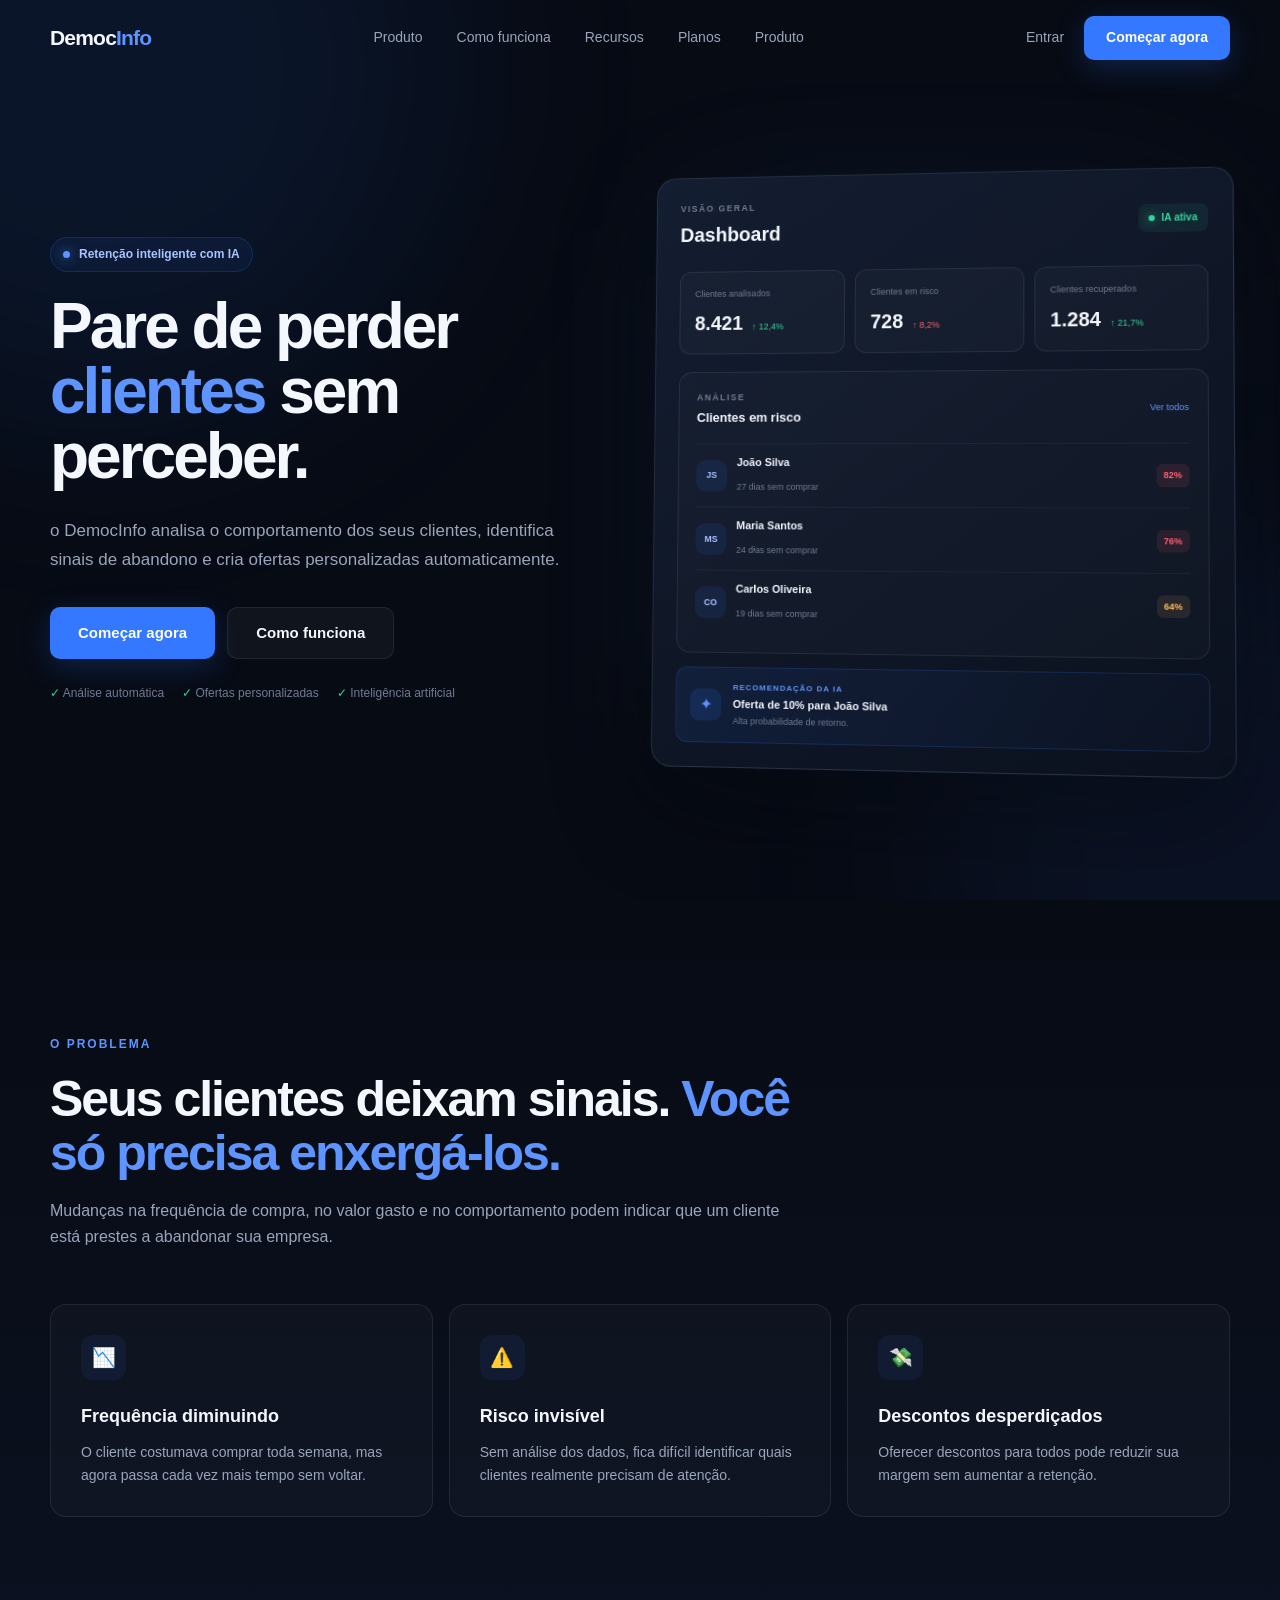
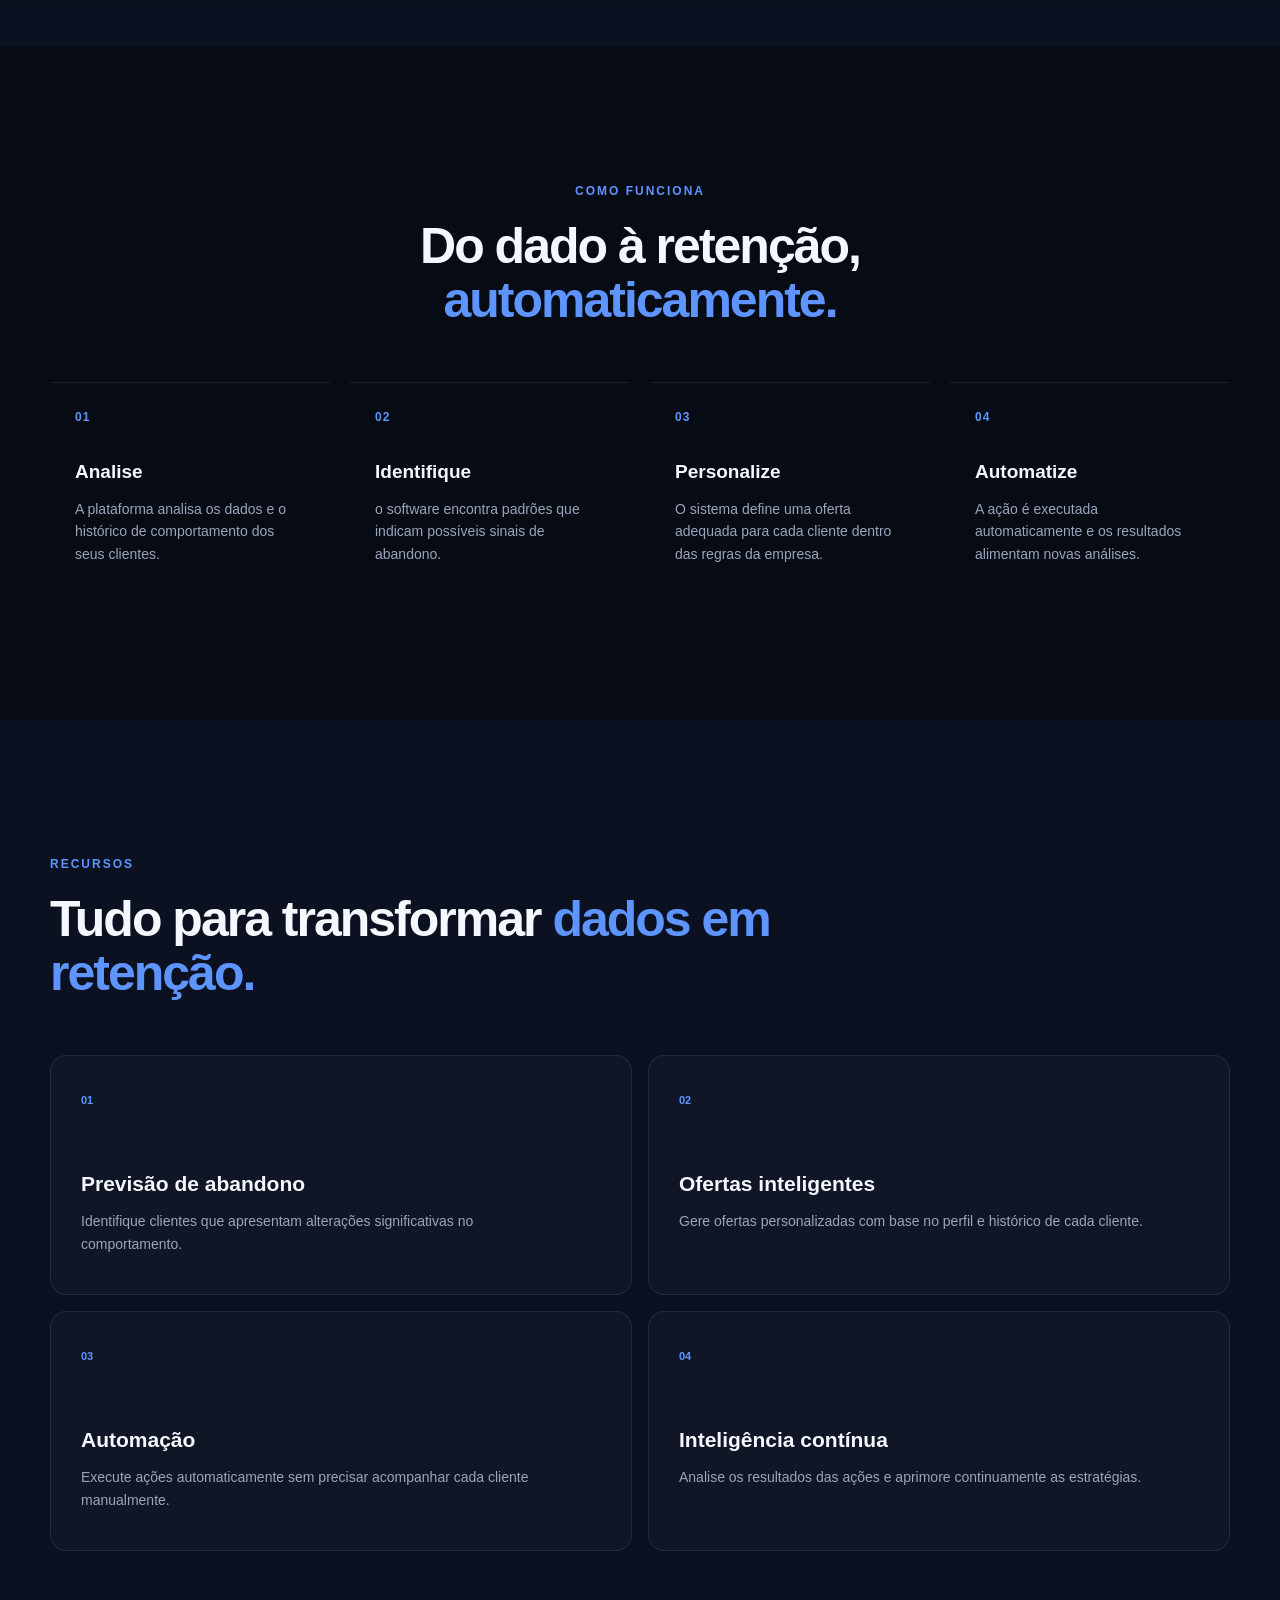
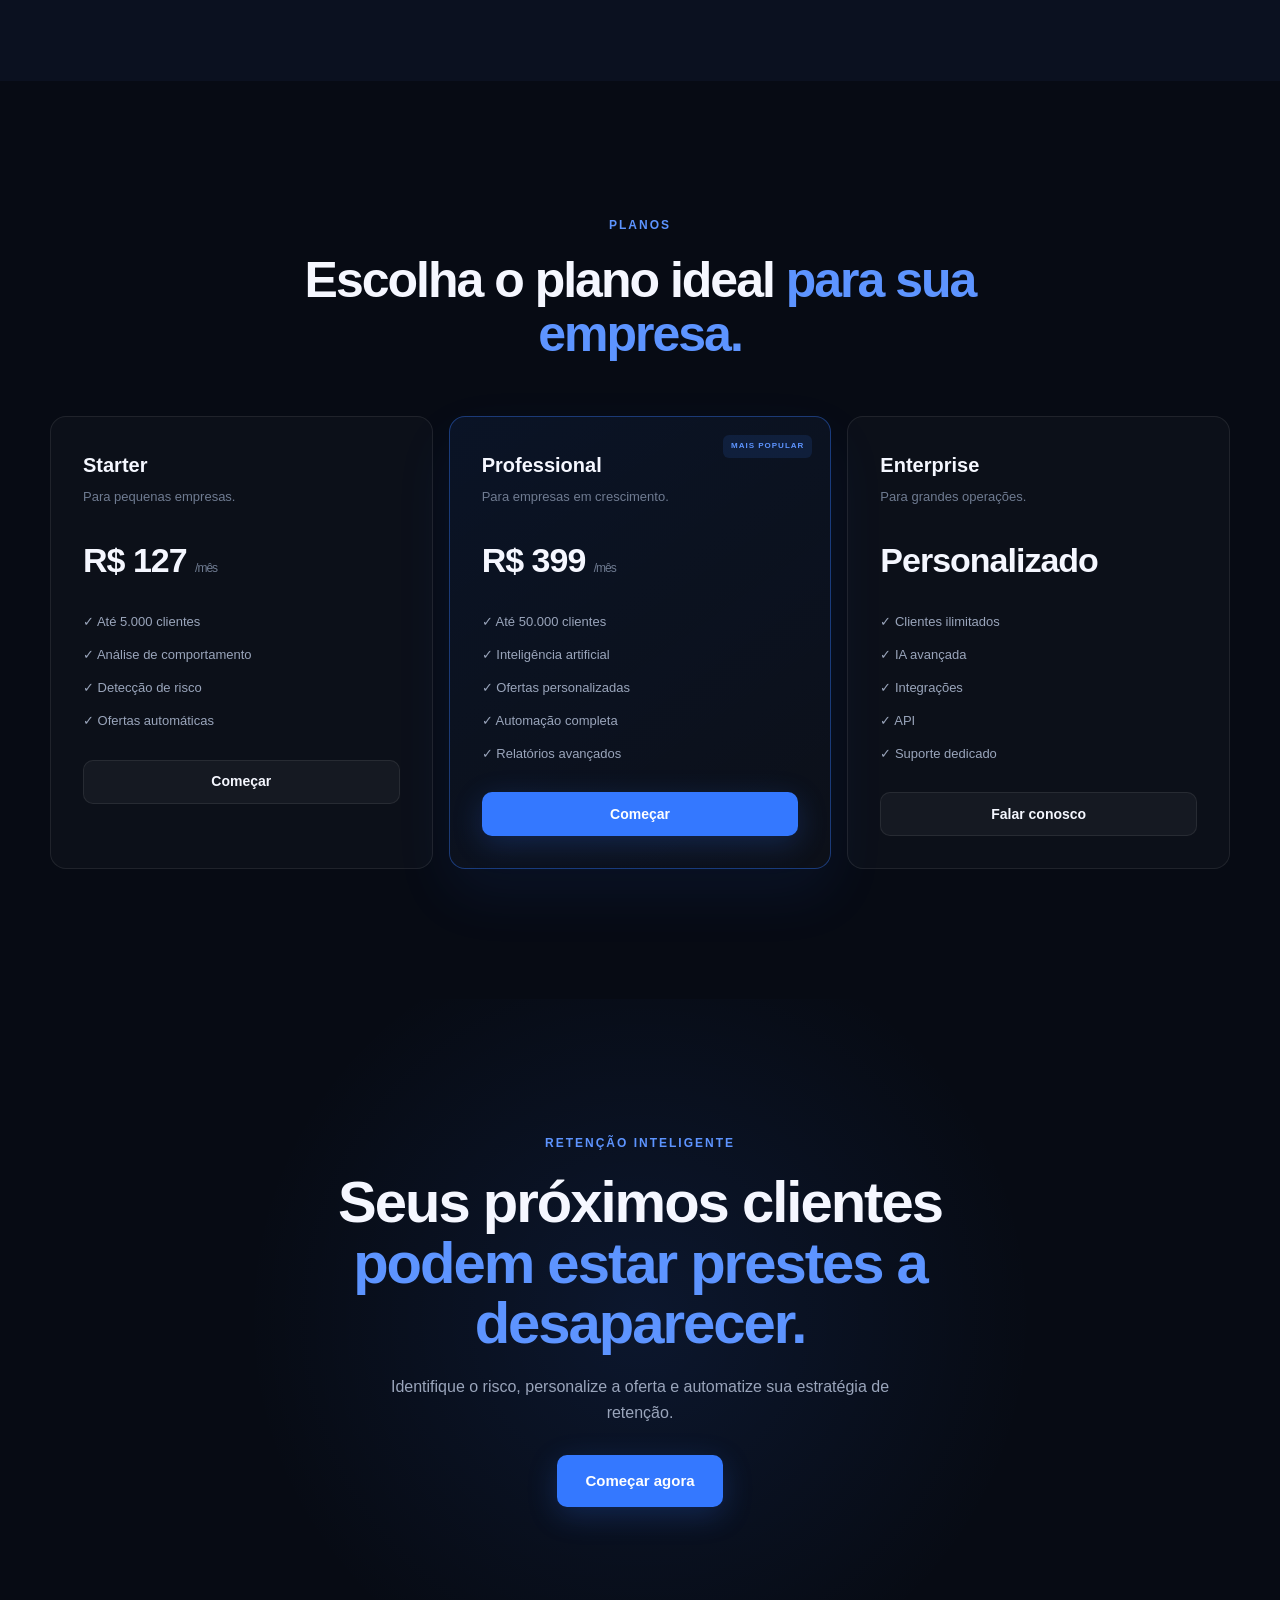
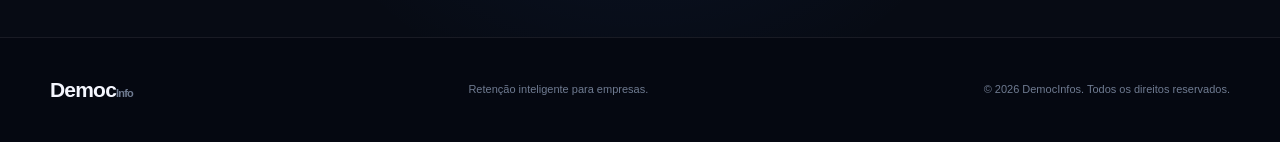
==== commit 9234d320: "preco" ====
--- a/FrontEnd/index.html
+++ b/FrontEnd/index.html
@@ -4,7 +4,7 @@
     <meta charset="UTF-8">
     <meta name="viewport" content="width=device-width, initial-scale=1.0">
 
-    <title>RetainAI | Retenção inteligente de clientes</title>
+    <title>DemocInfo | Retenção inteligente de clientes</title>
 
     <meta
         name="description"
@@ -594,7 +594,7 @@
                         </p>
 
                         <div class="price">
-                            R$ 199
+                            R$ 127
                             <span>/mês</span>
                         </div>
 
@@ -627,7 +627,7 @@
                         </p>
 
                         <div class="price">
-                            R$ 499
+                            R$ 399
                             <span>/mês</span>
                         </div>
 
--- a/FrontEnd/style.css
+++ b/FrontEnd/style.css
@@ -2094,4 +2094,611 @@
     .login-text {
         display: none;
     }
-}  +}  
+/* =========================================================
+   ESTILOS ESPECÍFICOS - PÁGINA DE PRODUTOS
+   ========================================================= */
+
+   .product-new-hero {
+    position: relative;
+    min-height: 100vh;
+    padding-top: 160px;
+    padding-bottom: 110px;
+    display: flex;
+    align-items: center;
+    overflow: hidden;
+}
+
+.product-new-hero::before {
+    content: "";
+    position: absolute;
+    width: 700px;
+    height: 700px;
+    top: -250px;
+    right: -200px;
+    background: rgba(52, 120, 255, 0.1);
+    border-radius: 50%;
+    filter: blur(110px);
+    pointer-events: none;
+}
+
+.product-new-grid {
+    position: relative;
+    z-index: 2;
+    display: grid;
+    grid-template-columns: 1.05fr 0.95fr;
+    align-items: center;
+    gap: 60px;
+}
+
+.product-new-text h1 {
+    font-size: clamp(42px, 5vw, 68px);
+    line-height: 1.05;
+    letter-spacing: -2.5px;
+    margin-bottom: 24px;
+}
+
+.product-new-text h1 span {
+    color: var(--primary-light);
+}
+
+.product-new-text > p {
+    color: var(--text-secondary);
+    font-size: 17px;
+    line-height: 1.7;
+    margin-bottom: 32px;
+    max-width: 580px;
+}
+
+.product-new-buttons {
+    display: flex;
+    align-items: center;
+    gap: 14px;
+    margin-bottom: 28px;
+}
+
+.product-new-trust {
+    display: flex;
+    flex-wrap: wrap;
+    gap: 20px;
+    color: var(--text-muted);
+    font-size: 12px;
+}
+
+.product-new-trust span::first-letter {
+    color: var(--success);
+}
+
+/* Mockup interno da tela de produto */
+.product-screen-wrapper {
+    position: relative;
+    perspective: 1200px;
+}
+
+.product-screen-glow {
+    position: absolute;
+    inset: 5%;
+    background: rgba(52, 120, 255, 0.18);
+    filter: blur(80px);
+    z-index: -1;
+}
+
+.product-screen {
+    background: linear-gradient(145deg, rgba(18, 28, 48, 0.98), rgba(9, 15, 27, 0.98));
+    border: 1px solid rgba(255, 255, 255, 0.1);
+    border-radius: 20px;
+    padding: 24px;
+    box-shadow: 0 35px 90px rgba(0, 0, 0, 0.4);
+}
+
+.screen-top {
+    display: flex;
+    justify-content: space-between;
+    align-items: center;
+    margin-bottom: 20px;
+}
+
+.screen-label {
+    display: block;
+    font-size: 9px;
+    font-weight: 700;
+    letter-spacing: 1.5px;
+    color: var(--text-muted);
+    margin-bottom: 2px;
+}
+
+.screen-top h3 {
+    font-size: 18px;
+}
+
+.screen-status {
+    background: rgba(53, 214, 155, 0.1);
+    color: var(--success);
+    font-size: 10px;
+    font-weight: 600;
+    padding: 5px 10px;
+    border-radius: 20px;
+}
+
+.screen-stats {
+    display: grid;
+    grid-template-columns: repeat(3, 1fr);
+    gap: 10px;
+    margin-bottom: 18px;
+}
+
+.screen-stat {
+    background: rgba(255, 255, 255, 0.02);
+    border: 1px solid var(--border);
+    border-radius: 12px;
+    padding: 14px;
+}
+
+.screen-stat span {
+    display: block;
+    color: var(--text-muted);
+    font-size: 9px;
+    margin-bottom: 4px;
+}
+
+.screen-stat strong {
+    font-size: 18px;
+    display: inline-block;
+    margin-right: 4px;
+}
+
+.screen-positive {
+    color: var(--success);
+    font-size: 9px;
+}
+
+.screen-warning {
+    color: var(--warning);
+    font-size: 9px;
+}
+
+.screen-analysis {
+    background: rgba(255, 255, 255, 0.02);
+    border: 1px solid var(--border);
+    border-radius: 14px;
+    padding: 16px;
+    margin-bottom: 16px;
+}
+
+.screen-analysis-header {
+    display: flex;
+    justify-content: space-between;
+    align-items: center;
+    margin-bottom: 12px;
+    font-size: 9px;
+    color: var(--text-muted);
+    font-weight: 700;
+    letter-spacing: 1px;
+}
+
+.screen-customer {
+    display: flex;
+    align-items: center;
+    padding: 8px 0;
+    border-top: 1px solid rgba(255, 255, 255, 0.04);
+}
+
+.screen-avatar {
+    width: 30px;
+    height: 30px;
+    background: rgba(52, 120, 255, 0.12);
+    color: var(--primary-light);
+    border-radius: 8px;
+    display: flex;
+    align-items: center;
+    justify-content: center;
+    font-size: 9px;
+    font-weight: 700;
+    margin-right: 10px;
+}
+
+.screen-customer-info {
+    flex: 1;
+}
+
+.screen-customer-info strong {
+    display: block;
+    font-size: 11px;
+}
+
+.screen-customer-info span {
+    color: var(--text-muted);
+    font-size: 9px;
+}
+
+.screen-risk {
+    background: rgba(255, 95, 109, 0.1);
+    color: var(--danger);
+    font-size: 9px;
+    font-weight: 700;
+    padding: 3px 8px;
+    border-radius: 6px;
+}
+
+.screen-risk.medium {
+    background: rgba(255, 191, 95, 0.1);
+    color: var(--warning);
+}
+
+.screen-ai {
+    display: flex;
+    align-items: center;
+    gap: 12px;
+    background: linear-gradient(100deg, rgba(52, 120, 255, 0.1), rgba(52, 120, 255, 0.03));
+    border: 1px solid rgba(52, 120, 255, 0.2);
+    border-radius: 12px;
+    padding: 14px;
+}
+
+.screen-ai-icon {
+    width: 30px;
+    height: 30px;
+    background: rgba(52, 120, 255, 0.15);
+    color: var(--primary-light);
+    border-radius: 8px;
+    display: flex;
+    align-items: center;
+    justify-content: center;
+    flex-shrink: 0;
+    font-size: 14px;
+}
+
+.screen-ai span {
+    display: block;
+    font-size: 8px;
+    font-weight: 700;
+    color: var(--primary-light);
+    letter-spacing: 1px;
+    margin-bottom: 2px;
+}
+
+.screen-ai strong {
+    display: block;
+    font-size: 11px;
+}
+
+.screen-ai p {
+    color: var(--text-muted);
+    font-size: 9px;
+}
+
+.screen-ai-check {
+    margin-left: auto;
+    color: var(--success);
+    font-weight: bold;
+    font-size: 14px;
+}
+
+/* Seção de Processo / Como Funciona */
+.product-process {
+    padding: 130px 0;
+    background: var(--background-light);
+}
+
+.process-grid {
+    display: grid;
+    grid-template-columns: repeat(4, 1fr);
+    gap: 20px;
+}
+
+.process-item {
+    background: rgba(255, 255, 255, 0.025);
+    border: 1px solid var(--border);
+    border-radius: var(--radius);
+    padding: 30px;
+    transition: transform 0.3s ease, border-color 0.3s ease;
+}
+
+.process-item:hover {
+    transform: translateY(-5px);
+    border-color: rgba(52, 120, 255, 0.25);
+}
+
+.process-number {
+    color: var(--primary-light);
+    font-size: 12px;
+    font-weight: 700;
+    letter-spacing: 1px;
+    margin-bottom: 25px;
+}
+
+.process-content h3 {
+    margin-bottom: 10px;
+    font-size: 19px;
+}
+
+.process-content p {
+    color: var(--text-secondary);
+    font-size: 14px;
+}
+
+/* Seção Inteligência Artificial detalhada */
+.product-intelligence {
+    padding: 130px 0;
+}
+
+.intelligence-grid {
+    display: grid;
+    grid-template-columns: 1fr 1fr;
+    gap: 70px;
+    align-items: center;
+}
+
+.intelligence-text h2 {
+    font-size: clamp(34px, 4vw, 50px);
+    line-height: 1.08;
+    letter-spacing: -2px;
+    margin-bottom: 18px;
+}
+
+.intelligence-text h2 span {
+    color: var(--primary-light);
+}
+
+.intelligence-text > p {
+    color: var(--text-secondary);
+    font-size: 16px;
+    margin-bottom: 30px;
+}
+
+.intelligence-list {
+    display: flex;
+    flex-direction: column;
+    gap: 16px;
+}
+
+.intelligence-feature-item {
+    display: flex;
+    align-items: flex-start;
+    gap: 14px;
+}
+
+.intelligence-feature-item span {
+    width: 26px;
+    height: 26px;
+    background: rgba(52, 120, 255, 0.1);
+    color: var(--primary-light);
+    border-radius: 6px;
+    display: flex;
+    align-items: center;
+    justify-content: center;
+    font-size: 11px;
+    font-weight: 700;
+    flex-shrink: 0;
+}
+
+.intelligence-feature-item p {
+    color: var(--text-secondary);
+    font-size: 14px;
+    padding-top: 3px;
+}
+
+/* Card de Decisão Interativo */
+.decision-card {
+    background: linear-gradient(145deg, rgba(19, 29, 49, 0.98), rgba(10, 16, 29, 0.98));
+    border: 1px solid rgba(52, 120, 255, 0.2);
+    border-radius: 20px;
+    padding: 30px;
+    box-shadow: 0 30px 80px rgba(0, 0, 0, 0.4);
+}
+
+.decision-header {
+    display: flex;
+    justify-content: space-between;
+    align-items: center;
+    margin-bottom: 22px;
+    font-size: 10px;
+    font-weight: 700;
+    letter-spacing: 1.5px;
+    color: var(--primary-light);
+}
+
+.decision-active {
+    background: rgba(53, 214, 155, 0.1);
+    color: var(--success);
+    padding: 4px 8px;
+    border-radius: 6px;
+    font-size: 9px;
+}
+
+.decision-user {
+    display: flex;
+    align-items: center;
+    gap: 12px;
+    padding-bottom: 20px;
+    border-bottom: 1px solid var(--border);
+    margin-bottom: 20px;
+}
+
+.decision-avatar {
+    width: 40px;
+    height: 40px;
+    background: rgba(52, 120, 255, 0.15);
+    color: var(--primary-light);
+    border-radius: 10px;
+    display: flex;
+    align-items: center;
+    justify-content: center;
+    font-weight: 700;
+    font-size: 12px;
+}
+
+.decision-user strong {
+    display: block;
+    font-size: 15px;
+}
+
+.decision-user span {
+    color: var(--text-muted);
+    font-size: 11px;
+}
+
+.decision-data {
+    display: grid;
+    grid-template-columns: repeat(3, 1fr);
+    gap: 12px;
+    padding-bottom: 20px;
+    border-bottom: 1px solid var(--border);
+    margin-bottom: 20px;
+}
+
+.decision-data span {
+    display: block;
+    color: var(--text-muted);
+    font-size: 10px;
+    margin-bottom: 4px;
+}
+
+.decision-data strong {
+    font-size: 14px;
+}
+
+.risk-value {
+    color: var(--danger);
+}
+
+.decision-result {
+    background: rgba(52, 120, 255, 0.05);
+    border: 1px solid rgba(52, 120, 255, 0.15);
+    border-radius: 12px;
+    padding: 18px;
+}
+
+.decision-result > span {
+    display: block;
+    font-size: 9px;
+    font-weight: 700;
+    letter-spacing: 1px;
+    color: var(--primary-light);
+    margin-bottom: 6px;
+}
+
+.decision-result strong {
+    display: block;
+    font-size: 16px;
+    margin-bottom: 4px;
+}
+
+.decision-result p {
+    color: var(--text-secondary);
+    font-size: 12px;
+    margin-bottom: 14px;
+}
+
+.decision-badge-action {
+    display: inline-block;
+    background: rgba(53, 214, 155, 0.12);
+    color: var(--success);
+    font-size: 11px;
+    font-weight: 600;
+    padding: 6px 12px;
+    border-radius: 8px;
+}
+
+/* Benefícios do Produto */
+.product-benefits {
+    padding: 130px 0;
+    background: var(--background-light);
+}
+
+.benefits-grid {
+    display: grid;
+    grid-template-columns: repeat(2, 1fr);
+    gap: 20px;
+}
+
+.benefit-card {
+    background: rgba(255, 255, 255, 0.025);
+    border: 1px solid var(--border);
+    border-radius: var(--radius);
+    padding: 35px;
+    transition: transform 0.3s ease, border-color 0.3s ease;
+}
+
+.benefit-card:hover {
+    transform: translateY(-5px);
+    border-color: rgba(52, 120, 255, 0.25);
+}
+
+.benefit-number {
+    color: var(--primary-light);
+    font-size: 12px;
+    font-weight: 700;
+    margin-bottom: 20px;
+    display: block;
+}
+
+.benefit-card h3 {
+    font-size: 20px;
+    margin-bottom: 10px;
+}
+
+.benefit-card p {
+    color: var(--text-secondary);
+    font-size: 14px;
+}
+
+/* CTA específico da página de produto */
+.product-new-cta {
+    padding: 140px 0;
+    background: radial-gradient(circle at center, rgba(52, 120, 255, 0.12), transparent 60%);
+    text-align: center;
+}
+
+.product-new-cta h2 {
+    font-size: clamp(34px, 5vw, 54px);
+    letter-spacing: -2px;
+    margin-bottom: 16px;
+}
+
+.product-new-cta p {
+    color: var(--text-secondary);
+    font-size: 16px;
+    max-width: 540px;
+    margin: 0 auto 30px;
+}
+
+/* Responsividade adicional para a página de produtos */
+@media (max-width: 1000px) {
+    .product-new-grid {
+        grid-template-columns: 1fr;
+        gap: 50px;
+    }
+    .product-new-text {
+        text-align: center;
+    }
+    .product-new-text > p {
+        margin-left: auto;
+        margin-right: auto;
+    }
+    .product-new-buttons {
+        justify-content: center;
+    }
+    .product-new-trust {
+        justify-content: center;
+    }
+    .process-grid {
+        grid-template-columns: repeat(2, 1fr);
+    }
+    .intelligence-grid {
+        grid-template-columns: 1fr;
+        gap: 50px;
+    }
+}
+
+@media (max-width: 650px) {
+    .process-grid {
+        grid-template-columns: 1fr;
+    }
+    .benefits-grid {
+        grid-template-columns: 1fr;
+    }
+    .product-new-hero {
+        padding-top: 130px;
+    }
+}
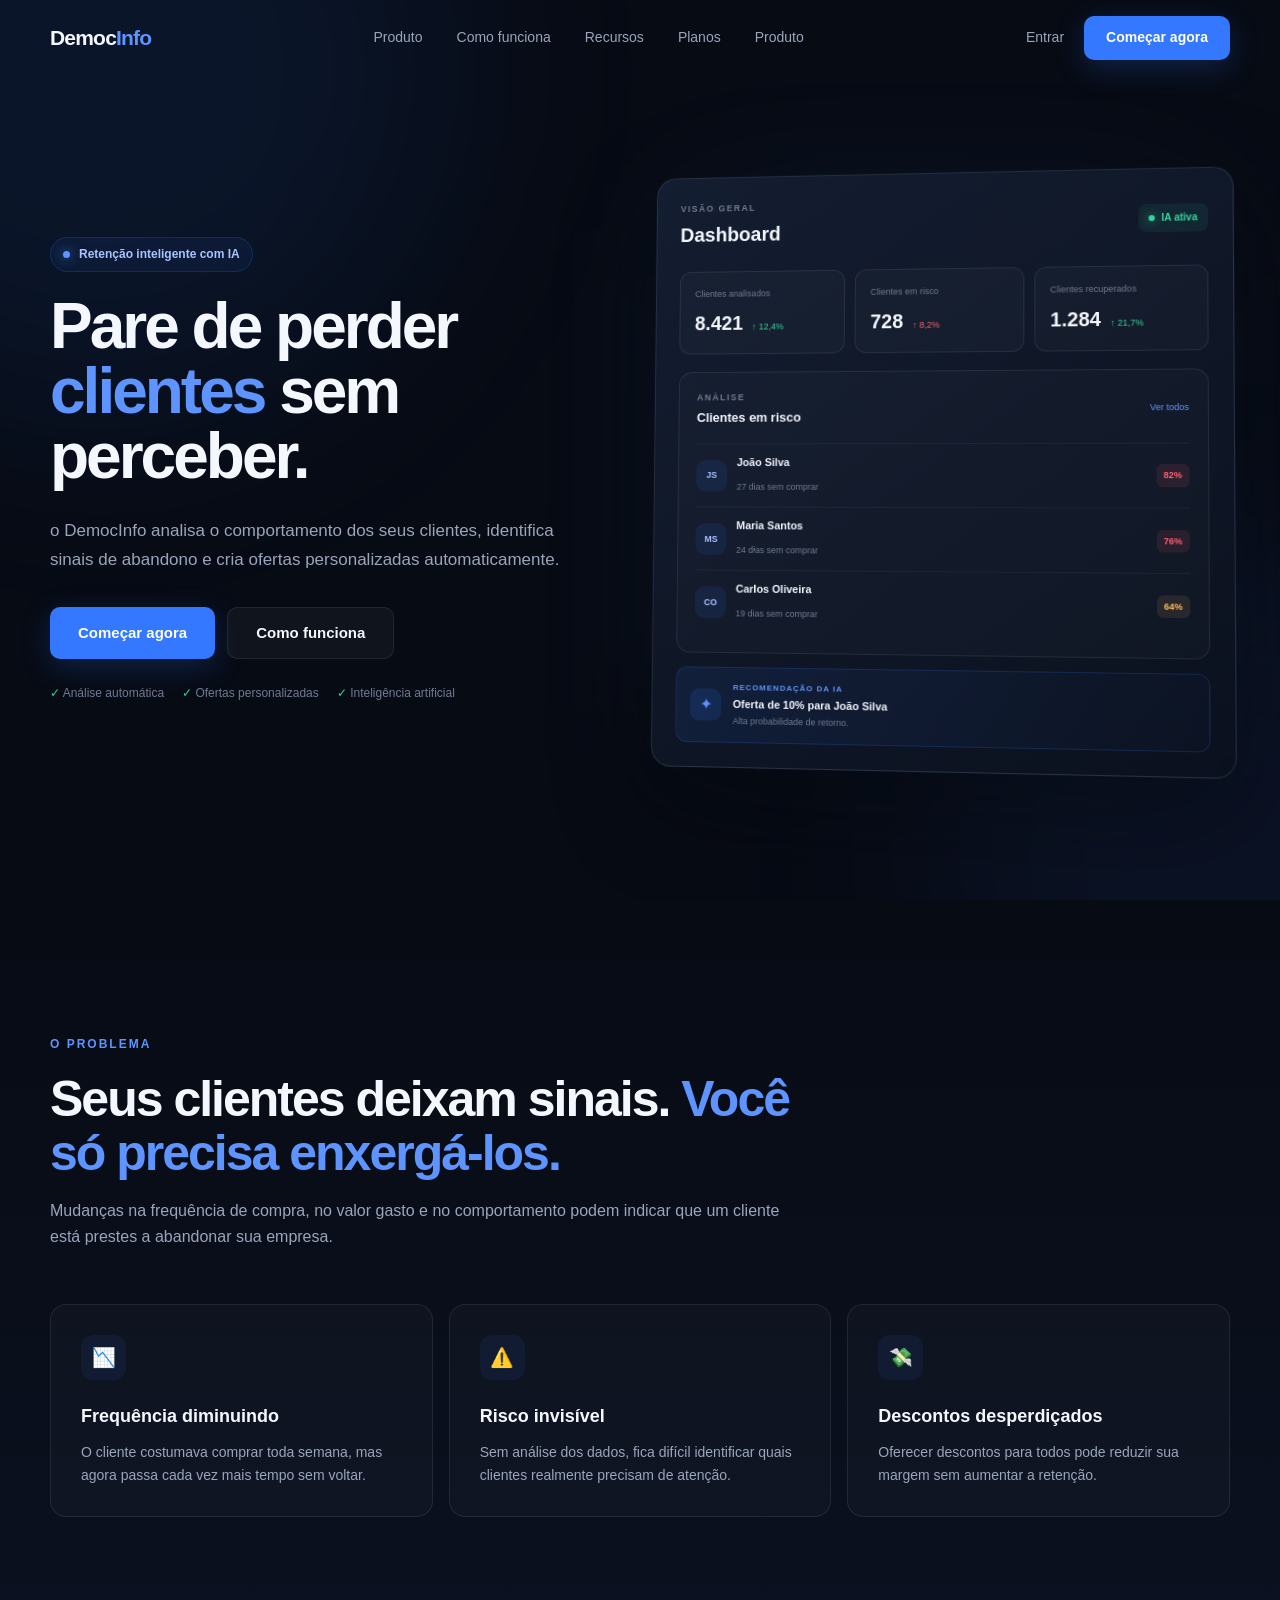
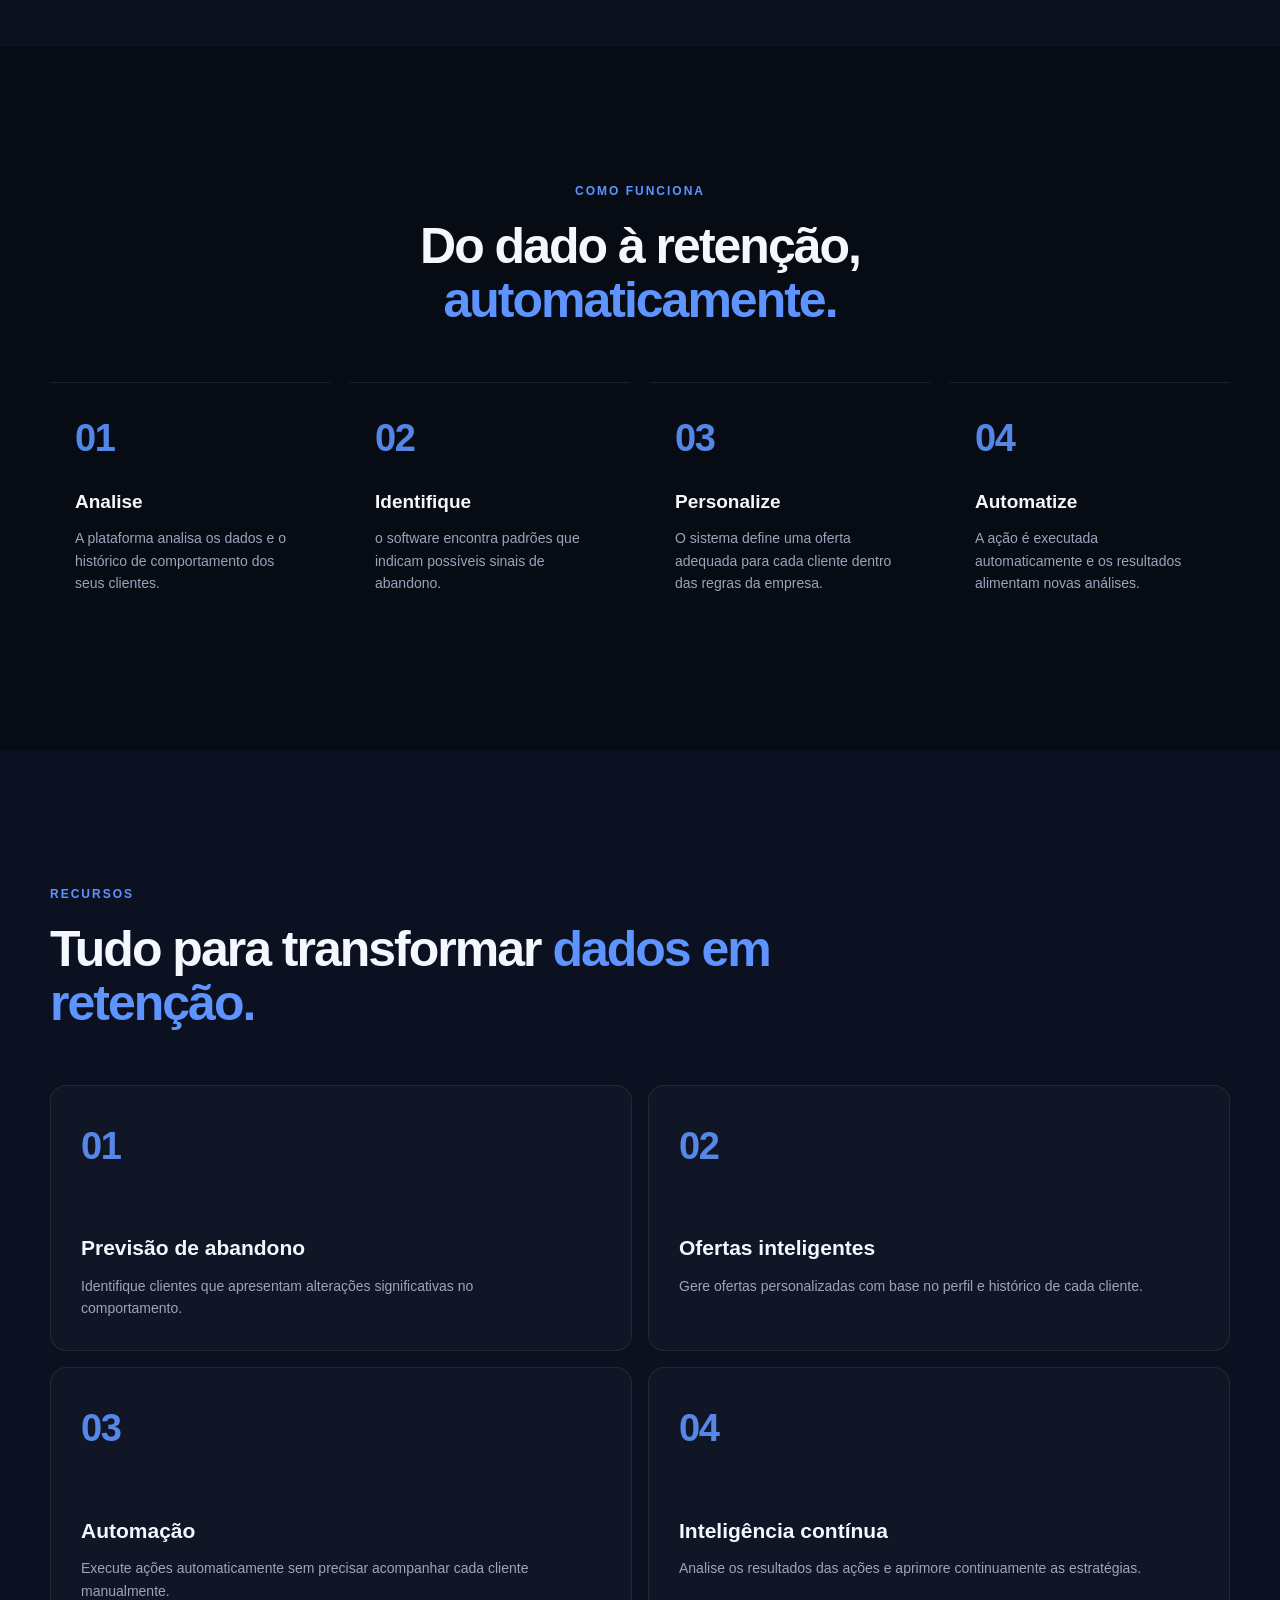
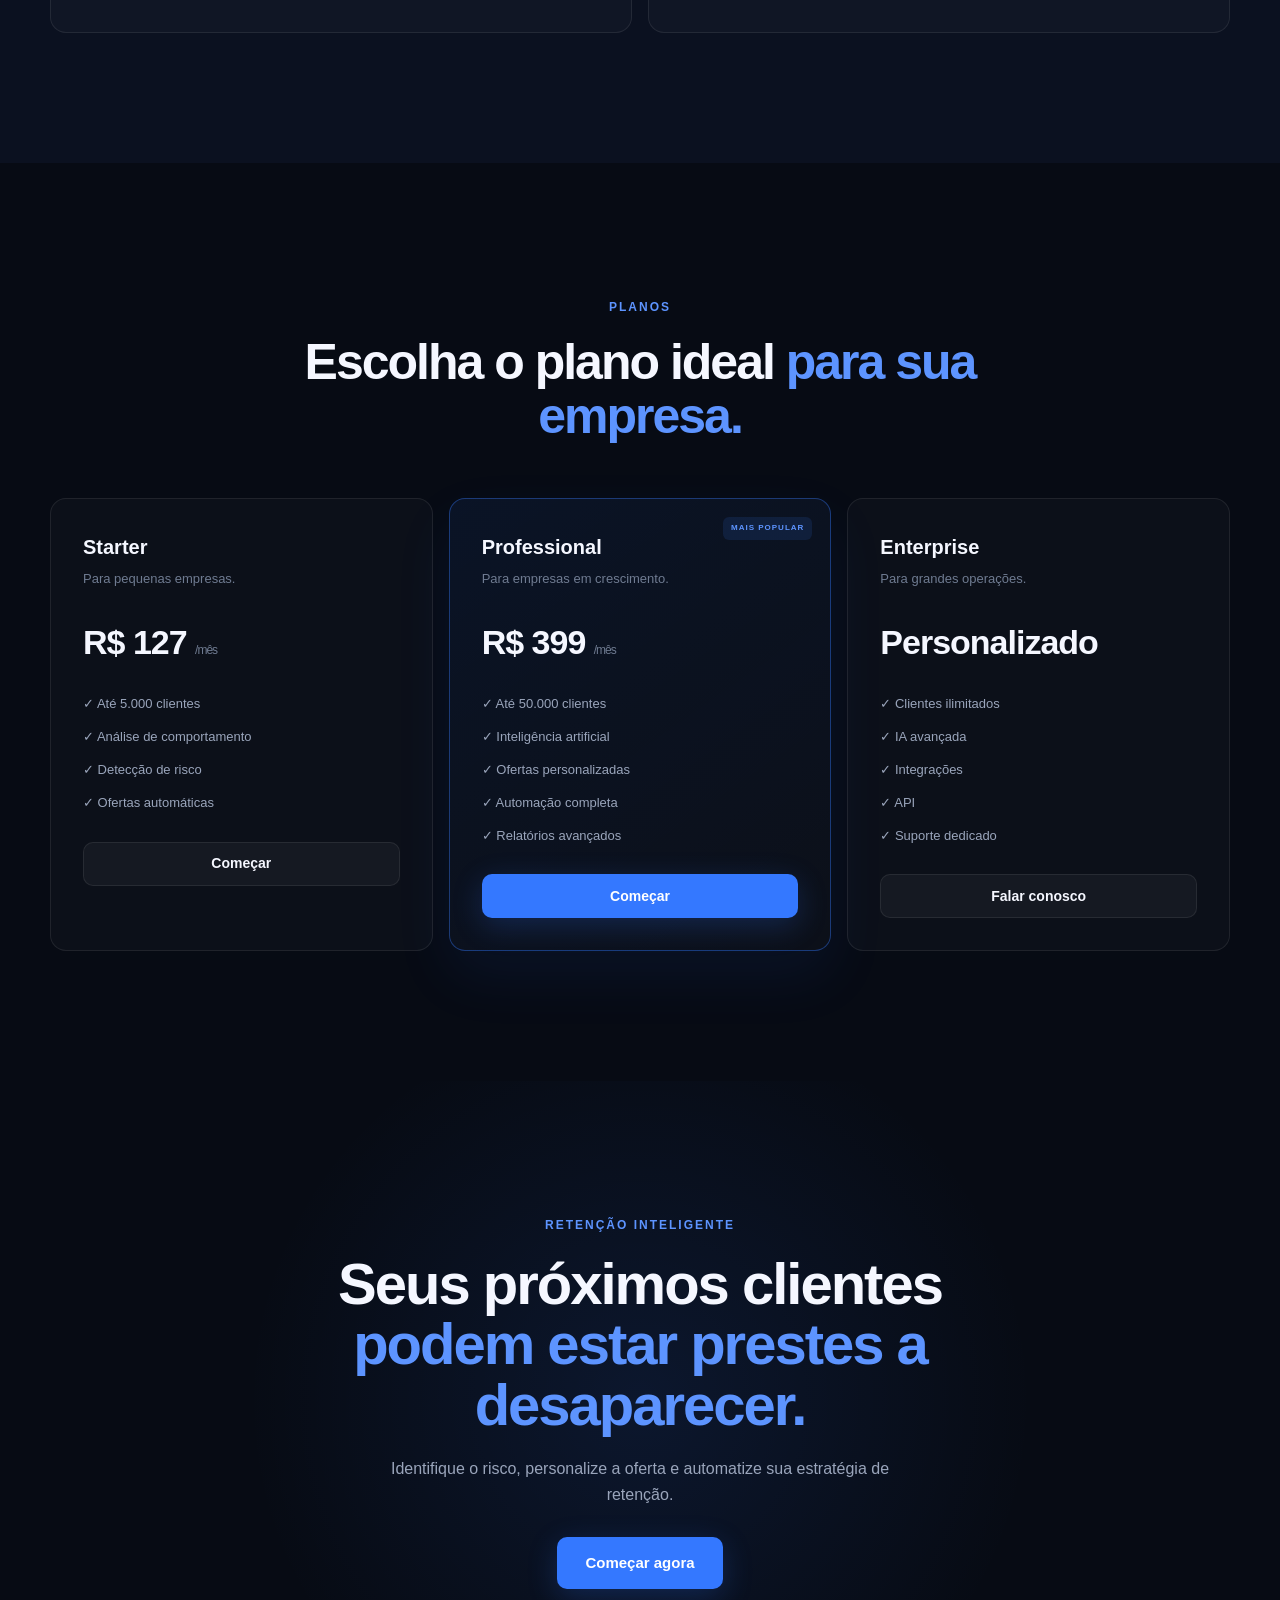
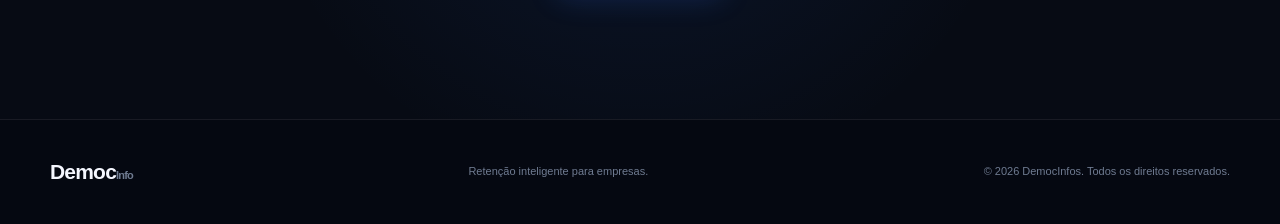
==== commit 131aef0b: "upo" ====
--- a/FrontEnd/index.html
+++ b/FrontEnd/index.html
@@ -4,7 +4,7 @@
     <meta charset="UTF-8">
     <meta name="viewport" content="width=device-width, initial-scale=1.0">
 
-    <title>DemocInfo | Retenção inteligente de clientes</title>
+    <title>DemocInfo| Retenção inteligente de clientes</title>
 
     <meta
         name="description"
@@ -36,7 +36,7 @@
 
             <div class="nav-actions">
                 <a href="login.html" class="login-link">Entrar</a>
-                <a href="#planos" class="btn btn-primary">
+                <a href="login.html" class="btn btn-primary">
                     Começar agora
                 </a>
             </div>
@@ -75,7 +75,7 @@
 
                     <div class="hero-buttons">
 
-                        <a href="#planos" class="btn btn-primary btn-large">
+                        <a href="login.html" class="btn btn-primary btn-large">
                             Começar agora
                         </a>
 
@@ -605,7 +605,7 @@
                             <li>✓ Ofertas automáticas</li>
                         </ul>
 
-                        <a href="#" class="btn btn-secondary full">
+                        <a href="login.html" class="btn btn-secondary full">
                             Começar
                         </a>
 
@@ -639,7 +639,7 @@
                             <li>✓ Relatórios avançados</li>
                         </ul>
 
-                        <a href="#" class="btn btn-primary full">
+                        <a href="login.html" class="btn btn-primary full">
                             Começar
                         </a>
 
@@ -668,7 +668,7 @@
                             <li>✓ Suporte dedicado</li>
                         </ul>
 
-                        <a href="#" class="btn btn-secondary full">
+                        <a href="login.html" class="btn btn-secondary full">
                             Falar conosco
                         </a>
 
@@ -701,7 +701,7 @@
                     sua estratégia de retenção.
                 </p>
 
-                <a href="#planos" class="btn btn-primary btn-large">
+                <a href="login.html" class="btn btn-primary btn-large">
                     Começar agora
                 </a>
 
@@ -737,4 +737,4 @@
     <script src="script.js"></script>
 
 </body>
-</html> +</html>
--- a/FrontEnd/style.css
+++ b/FrontEnd/style.css
@@ -613,6 +613,11 @@
 .risk.medium {
     background: rgba(255, 191, 95, 0.1);
     color: var(--warning);
+}
+
+.risk.low {
+    background: rgba(53, 214, 155, 0.1);
+    color: var(--success);
 }
 
 
@@ -2701,4 +2706,243 @@
     .product-new-hero {
         padding-top: 130px;
     }
-}+}
+/* =========================================================
+   DESTAQUE NOS PLANOS AO PASSAR O MOUSE
+   ========================================================= */
+
+   .pricing-card {
+    transition: 
+        transform 0.3s ease, 
+        border-color 0.3s ease, 
+        box-shadow 0.3s ease, 
+        background 0.3s ease;
+}
+
+.pricing-card:hover {
+    transform: translateY(-8px);
+    border-color: rgba(52, 120, 255, 0.5);
+    background: linear-gradient(
+        145deg,
+        rgba(52, 120, 255, 0.08),
+        rgba(255, 255, 255, 0.035)
+    );
+    box-shadow: 0 25px 50px rgba(52, 120, 255, 0.15);
+    z-index: 10;
+}
+/* =========================================================
+   ESTILOS DO DASHBOARD & SIDEBAR
+   ========================================================= */
+
+   .dashboard-body {
+    display: flex;
+    background: var(--background);
+    color: var(--text);
+    min-height: 100vh;
+    font-family: Inter, Arial, sans-serif;
+}
+
+/* Sidebar Fixa */
+.sidebar {
+    width: 260px;
+    height: 100vh;
+    position: fixed;
+    top: 0;
+    left: 0;
+    background: var(--background-light);
+    border-right: 1px solid var(--border);
+    display: flex;
+    flex-direction: column;
+    z-index: 100;
+    padding: 24px 16px;
+}
+
+.sidebar-header {
+    margin-bottom: 30px;
+    padding-left: 10px;
+}
+
+.sidebar-nav {
+    display: flex;
+    flex-direction: column;
+    gap: 8px;
+    flex: 1;
+}
+
+.sidebar-nav .nav-item {
+    display: flex;
+    align-items: center;
+    gap: 12px;
+    padding: 12px 14px;
+    border-radius: 10px;
+    color: var(--text-secondary);
+    font-size: 14px;
+    font-weight: 500;
+    transition: all 0.2s ease;
+}
+
+.sidebar-nav .nav-item:hover {
+    background: rgba(255, 255, 255, 0.04);
+    color: var(--text);
+}
+
+.sidebar-nav .nav-item.active {
+    background: rgba(52, 120, 255, 0.12);
+    color: var(--primary-light);
+    font-weight: 600;
+}
+
+.sidebar-footer {
+    border-top: 1px solid var(--border);
+    padding-top: 16px;
+    display: flex;
+    flex-direction: column;
+    gap: 12px;
+}
+
+.user-mini-profile {
+    display: flex;
+    align-items: center;
+    gap: 10px;
+}
+
+.user-avatar-mini {
+    width: 36px;
+    height: 36px;
+    background: rgba(52, 120, 255, 0.2);
+    color: var(--primary-light);
+    border-radius: 10px;
+    display: flex;
+    align-items: center;
+    justify-content: center;
+    font-size: 12px;
+    font-weight: 700;
+}
+
+.user-info-mini strong {
+    display: block;
+    font-size: 13px;
+}
+
+.user-info-mini span {
+    color: var(--text-muted);
+    font-size: 10px;
+}
+
+.btn-logout {
+    background: rgba(255, 95, 109, 0.08);
+    border: 1px solid rgba(255, 95, 109, 0.2);
+    color: var(--danger);
+    padding: 8px;
+    border-radius: 8px;
+    font-size: 12px;
+    font-weight: 600;
+    cursor: pointer;
+    transition: background 0.2s;
+}
+
+.btn-logout:hover {
+    background: rgba(255, 95, 109, 0.18);
+}
+
+/* Área Principal do Dashboard */
+.dashboard-main {
+    margin-left: 260px;
+    flex: 1;
+    padding: 40px;
+    max-width: calc(100vw - 260px);
+}
+
+.dash-topbar {
+    display: flex;
+    justify-content: space-between;
+    align-items: center;
+    margin-bottom: 35px;
+    border-bottom: 1px solid var(--border);
+    padding-bottom: 20px;
+}
+
+.dash-welcome h1 {
+    font-size: 26px;
+    letter-spacing: -0.5px;
+}
+
+.dash-welcome p {
+    color: var(--text-secondary);
+    font-size: 13px;
+}
+
+.badge-active-ai {
+    background: rgba(53, 214, 155, 0.1);
+    color: var(--success);
+    font-size: 11px;
+    font-weight: 600;
+    padding: 6px 12px;
+    border-radius: 20px;
+}
+
+/* Controle de Abas */
+.tab-content {
+    display: none;
+}
+
+.tab-content.active {
+    display: block;
+    animation: fadeIn 0.3s ease;
+}
+
+.dashboard-grid-content {
+    display: grid;
+    grid-template-columns: 1.2fr 0.8fr;
+    gap: 20px;
+    margin-top: 20px;
+}
+
+@keyframes fadeIn {
+    from { opacity: 0; transform: translateY(8px); }
+    to { opacity: 1; transform: translateY(0); }
+}
+
+@media (max-width: 900px) {
+    .sidebar {
+        width: 70px;
+        padding: 20px 10px;
+    }
+    .sidebar-header .logo span,
+    .sidebar-nav .nav-item span:not(.nav-icon),
+    .user-info-mini,
+    .sidebar-footer .btn-logout {
+        display: none;
+    }
+    .dashboard-main {
+        margin-left: 70px;
+        max-width: calc(100vw - 70px);
+        padding: 20px;
+    }
+    .dashboard-grid-content {
+        grid-template-columns: 1fr;
+    }
+}
+/* =========================================================
+   ESTILO AMPLIADO PARA OS NÚMEROS DE PASSOS
+   ========================================================= */
+
+   .step-number,
+   .process-number {
+       font-size: 38px !important;
+       font-weight: 800 !important;
+       letter-spacing: -1.5px !important;
+       color: var(--primary-light) !important;
+       margin-bottom: 18px !important;
+       opacity: 0.9;
+   }
+   
+   .feature-number,
+   .process-number {
+       font-size: 38px !important;
+       font-weight: 800 !important;
+       letter-spacing: -1.5px !important;
+       color: var(--primary-light) !important;
+       margin-bottom: 18px !important;
+       opacity: 0.9;
+   }
